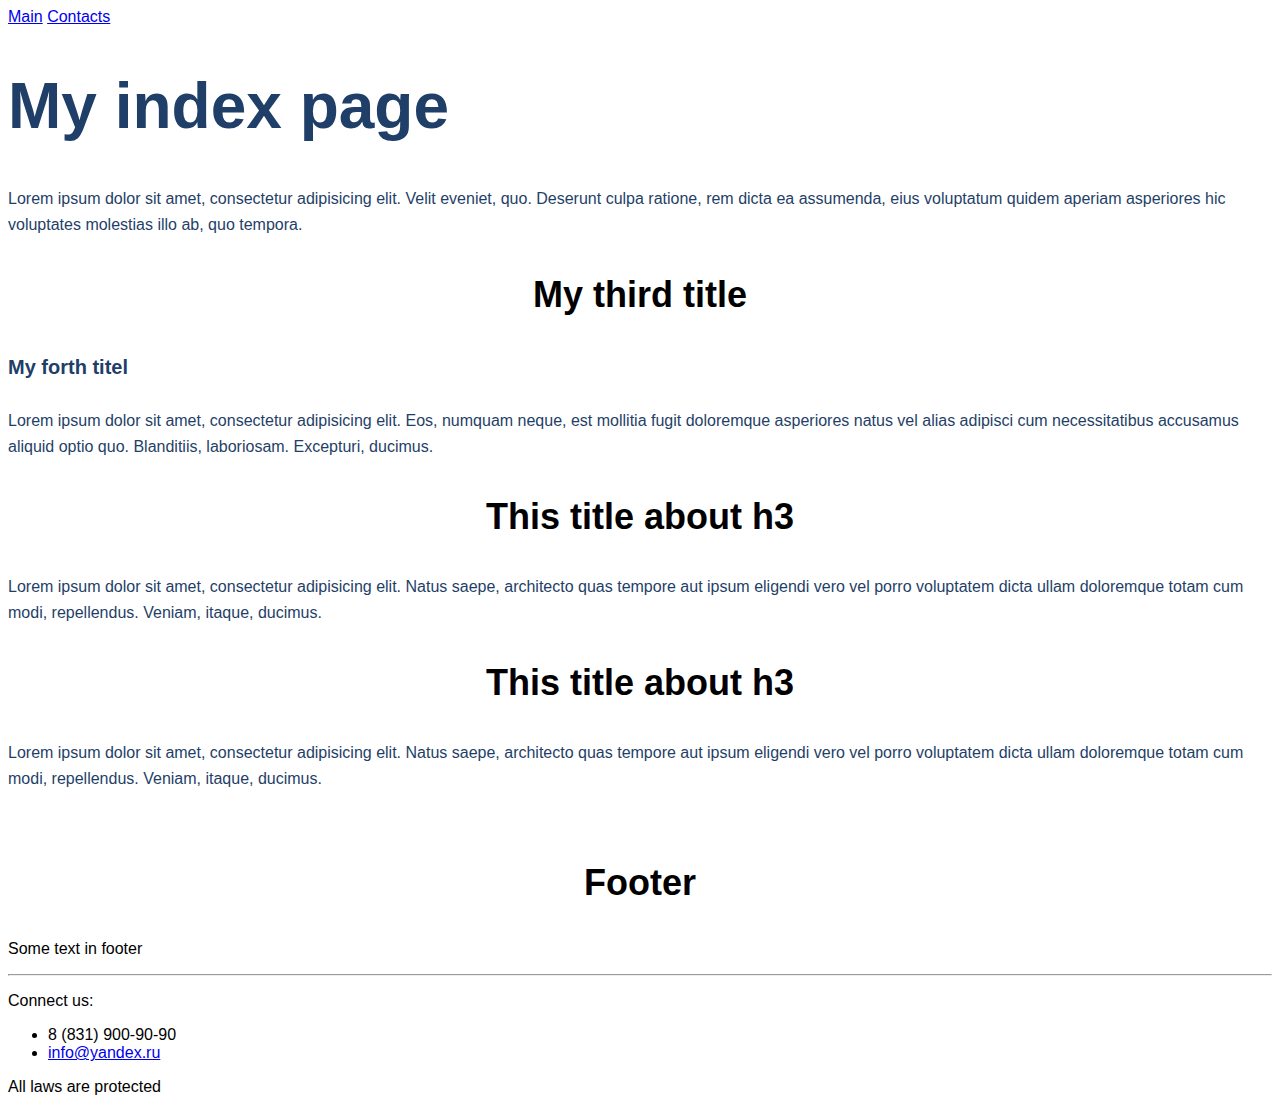
==== index.html @ d2b8112e "hw done" ====
<!DOCTYPE html>
<html lang="en">
<head>
    <meta charset="UTF-8">
    <title>Document</title>
    <link rel="stylesheet" href = "style.css">
</head>
<body>
    <a href="index.html">Main</a>
    <a href="contacts.html">Contacts</a>
    <h1>My index page</h1>
    <p class="text">Lorem ipsum dolor sit amet, consectetur adipisicing elit. Velit eveniet, quo. Deserunt culpa ratione, rem dicta ea assumenda, eius voluptatum quidem aperiam asperiores hic voluptates molestias illo ab, quo tempora.</p>
    <h3>My third title</h3>
    <h4>My forth titel</h4>
    <p class="text">
    Lorem ipsum dolor sit amet, consectetur adipisicing elit. Eos, numquam neque, est mollitia fugit doloremque asperiores natus vel alias adipisci cum necessitatibus accusamus aliquid optio quo. Blanditiis, laboriosam. Excepturi, ducimus.</p>
    <h3>This title about h3</h3>
    <p class="text">Lorem ipsum dolor sit amet, consectetur adipisicing elit. Natus saepe, architecto quas tempore aut ipsum eligendi vero vel porro voluptatem dicta ullam doloremque totam cum modi, repellendus. Veniam, itaque, ducimus.</p>
    <h3>This title about h3</h3>
    <p class="text">Lorem ipsum dolor sit amet, consectetur adipisicing elit. Natus saepe, architecto quas tempore aut ipsum eligendi vero vel porro voluptatem dicta ullam doloremque totam cum modi, repellendus. Veniam, itaque, ducimus.</p>
 <br><h3>Footer</h3>
<p>Some text in footer</p>
<hr>
<p>Connect us:</p>
<ul>
    <li>8 (831) 900-90-90</li>
    <li><a href="mailto:info@yandex.ru">info@yandex.ru</a></li>
</ul>
<p>All laws are protected</p>

</body>
</html>
---- style.css ----
body {
    font-family: sans-serif;
}

.text {
    font-size: 16px;
    line-height: 26px;
    color: #1F3F68;
}

h1{
    font-size: 64px;
    color: #1F3F68;
}

.title_in_contact{
    font-weight: 500;
    font-size: 44px;
    text-align: center;
}

h3{
    font-size: 36px;
    text-align: center;
}

h4 {
    font-size: 20px;
    line-height: 30px;
    color: #1F3F68;
}

.form_in_contact {
    border: 1px solid #356EAD;
    box-sizing: border-box;
    border-radius: 10px;
    opacity: 0.4;
}

.buttom_in_form{
    background: #5A98D0;
    box-shadow: 5px 20px 50px rgba(16, 112, 177, 0.2);
    border-radius: 10px;
    font-weight: 500;
    font-size: 16px;
    line-height: 26px;
    text-align: center;
    color: #FFFFFF;
    text-transform: uppercase;
}
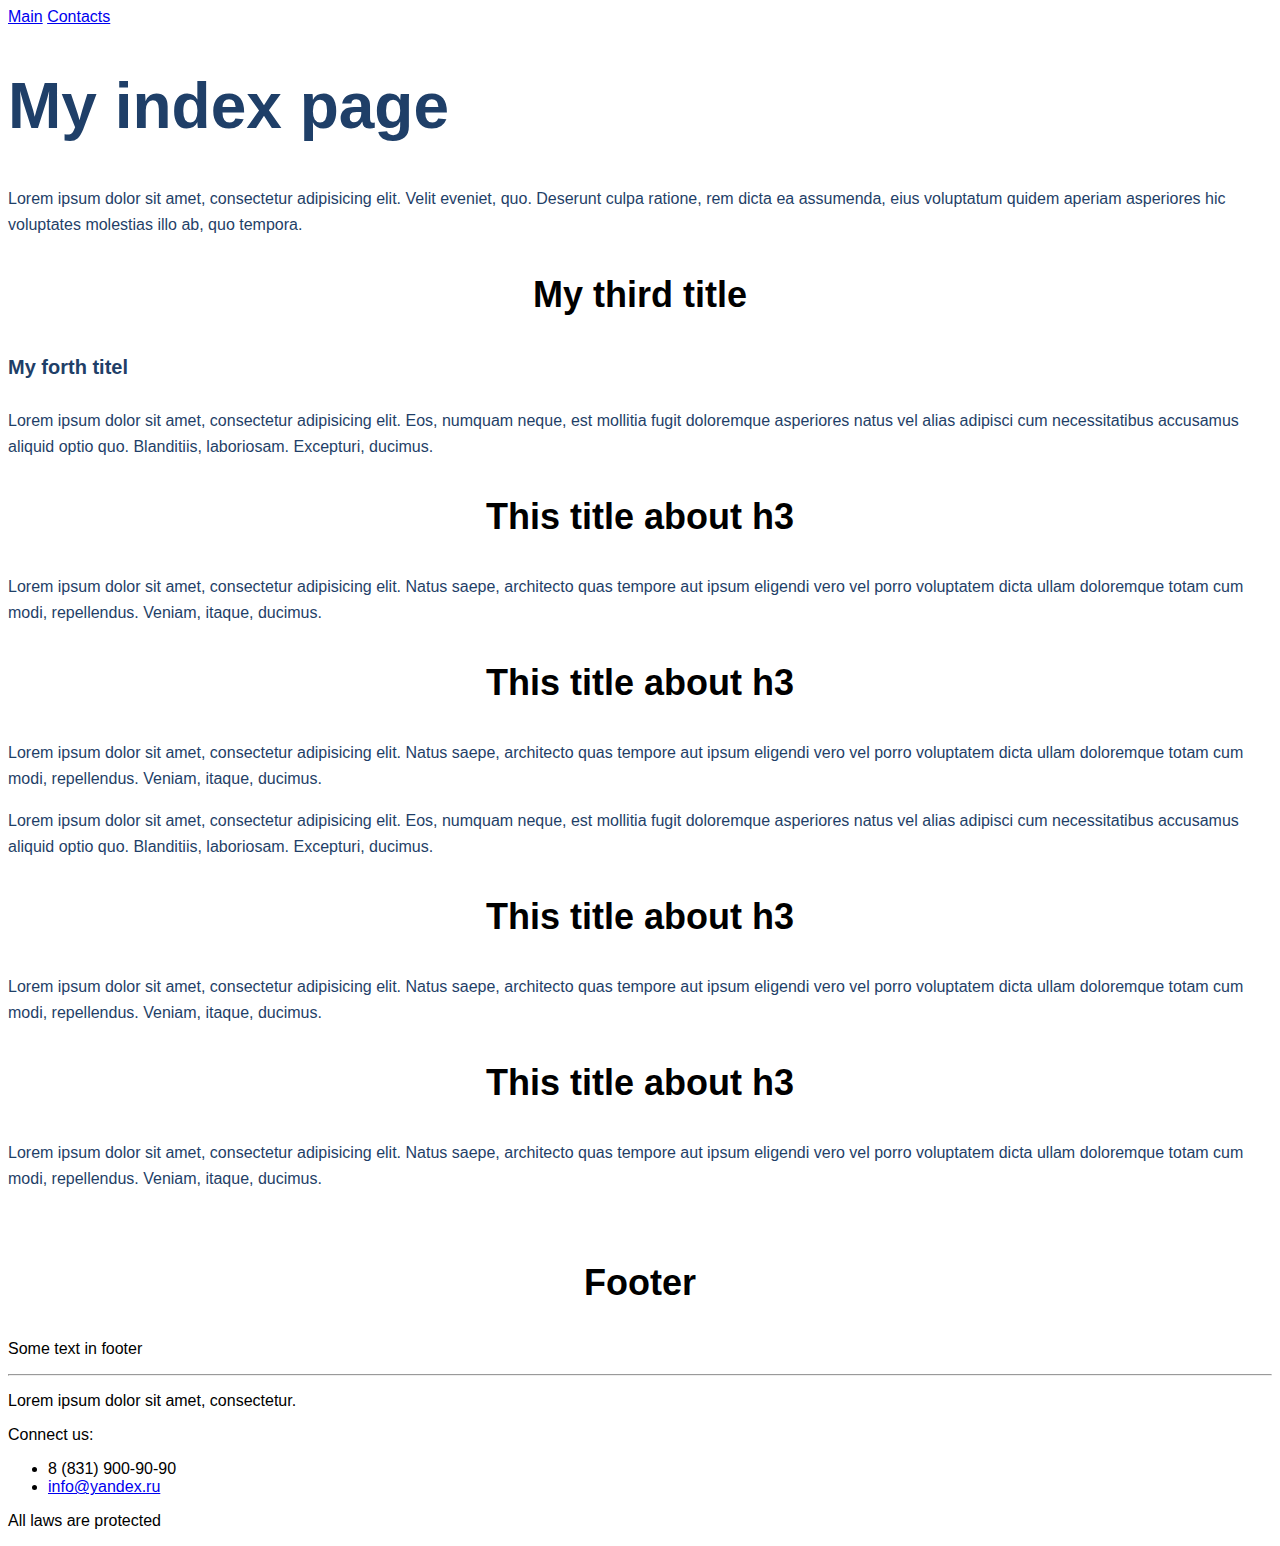
==== commit 6da288df: "hw 4 done" ====
--- a/index.html
+++ b/index.html
@@ -1,32 +1,58 @@
 <!DOCTYPE html>
 <html lang="en">
+
 <head>
     <meta charset="UTF-8">
     <title>Document</title>
-    <link rel="stylesheet" href = "style.css">
-</head>
-<body>
-    <a href="index.html">Main</a>
-    <a href="contacts.html">Contacts</a>
-    <h1>My index page</h1>
-    <p class="text">Lorem ipsum dolor sit amet, consectetur adipisicing elit. Velit eveniet, quo. Deserunt culpa ratione, rem dicta ea assumenda, eius voluptatum quidem aperiam asperiores hic voluptates molestias illo ab, quo tempora.</p>
-    <h3>My third title</h3>
-    <h4>My forth titel</h4>
-    <p class="text">
-    Lorem ipsum dolor sit amet, consectetur adipisicing elit. Eos, numquam neque, est mollitia fugit doloremque asperiores natus vel alias adipisci cum necessitatibus accusamus aliquid optio quo. Blanditiis, laboriosam. Excepturi, ducimus.</p>
+    <link rel="stylesheet" href="style.css"> </head>
+
+<body class="menu">
+    <div> <a href="index.html">Main</a> <a href="contacts.html">Contacts</a> </div>
+    <div class="main_block">
+        <h1>My index page</h1>
+        <p class="text">Lorem ipsum dolor sit amet, consectetur adipisicing elit. Velit eveniet, quo. Deserunt culpa ratione, rem dicta ea assumenda, eius voluptatum quidem aperiam asperiores hic voluptates molestias illo ab, quo tempora.</p>
+    </div>
+    <div class="title_after_main">
+        <h3>My third title</h3> </div>
+    <div class="left_side_block">
+        <h4>My forth titel</h4>
+        <p class="text"> Lorem ipsum dolor sit amet, consectetur adipisicing elit. Eos, numquam neque, est mollitia fugit doloremque asperiores natus vel alias adipisci cum necessitatibus accusamus aliquid optio quo. Blanditiis, laboriosam. Excepturi, ducimus.</p>
+    </div>
+
     <h3>This title about h3</h3>
     <p class="text">Lorem ipsum dolor sit amet, consectetur adipisicing elit. Natus saepe, architecto quas tempore aut ipsum eligendi vero vel porro voluptatem dicta ullam doloremque totam cum modi, repellendus. Veniam, itaque, ducimus.</p>
-    <h3>This title about h3</h3>
-    <p class="text">Lorem ipsum dolor sit amet, consectetur adipisicing elit. Natus saepe, architecto quas tempore aut ipsum eligendi vero vel porro voluptatem dicta ullam doloremque totam cum modi, repellendus. Veniam, itaque, ducimus.</p>
- <br><h3>Footer</h3>
-<p>Some text in footer</p>
-<hr>
-<p>Connect us:</p>
-<ul>
-    <li>8 (831) 900-90-90</li>
-    <li><a href="mailto:info@yandex.ru">info@yandex.ru</a></li>
-</ul>
-<p>All laws are protected</p>
 
+
+
+        <h3>This title about h3</h3>
+        <p class="text">Lorem ipsum dolor sit amet, consectetur adipisicing elit. Natus saepe, architecto quas tempore aut ipsum eligendi vero vel porro voluptatem dicta ullam doloremque totam cum modi, repellendus. Veniam, itaque, ducimus.</p>
+        <p class="text"> Lorem ipsum dolor sit amet, consectetur adipisicing elit. Eos, numquam neque, est mollitia fugit doloremque asperiores natus vel alias adipisci cum necessitatibus accusamus aliquid optio quo. Blanditiis, laboriosam. Excepturi, ducimus.</p>
+
+
+
+    <div class="last_block">
+        <h3>This title about h3</h3>
+        <p class="text">Lorem ipsum dolor sit amet, consectetur adipisicing elit. Natus saepe, architecto quas tempore aut ipsum eligendi vero vel porro voluptatem dicta ullam doloremque totam cum modi, repellendus. Veniam, itaque, ducimus.</p>
+    </div>
+    <div class="left_side_block_before_footer">
+        <h3>This title about h3</h3>
+        <p class="text">Lorem ipsum dolor sit amet, consectetur adipisicing elit. Natus saepe, architecto quas tempore aut ipsum eligendi vero vel porro voluptatem dicta ullam doloremque totam cum modi, repellendus. Veniam, itaque, ducimus.</p>
+    </div>
+    <div class="footer_part_1">
+        <br>
+        <h3>Footer</h3>
+        <p>Some text in footer</p>
+        <hr>
+        <p>Lorem ipsum dolor sit amet, consectetur.</p>
+        <p>Connect us:</p>
+        <ul>
+            <li>8 (831) 900-90-90</li>
+            <li><a href="mailto:info@yandex.ru">info@yandex.ru</a></li>
+        </ul>
+    </div>
+    <div class="footer_part_2">
+        <p>All laws are protected</p>
+    </div>
 </body>
+
 </html>
--- a/style.css
+++ b/style.css
@@ -48,3 +48,8 @@
     color: #FFFFFF;
     text-transform: uppercase;
 }
+
+div{
+    border: 1px;
+    border-color: black;
+}
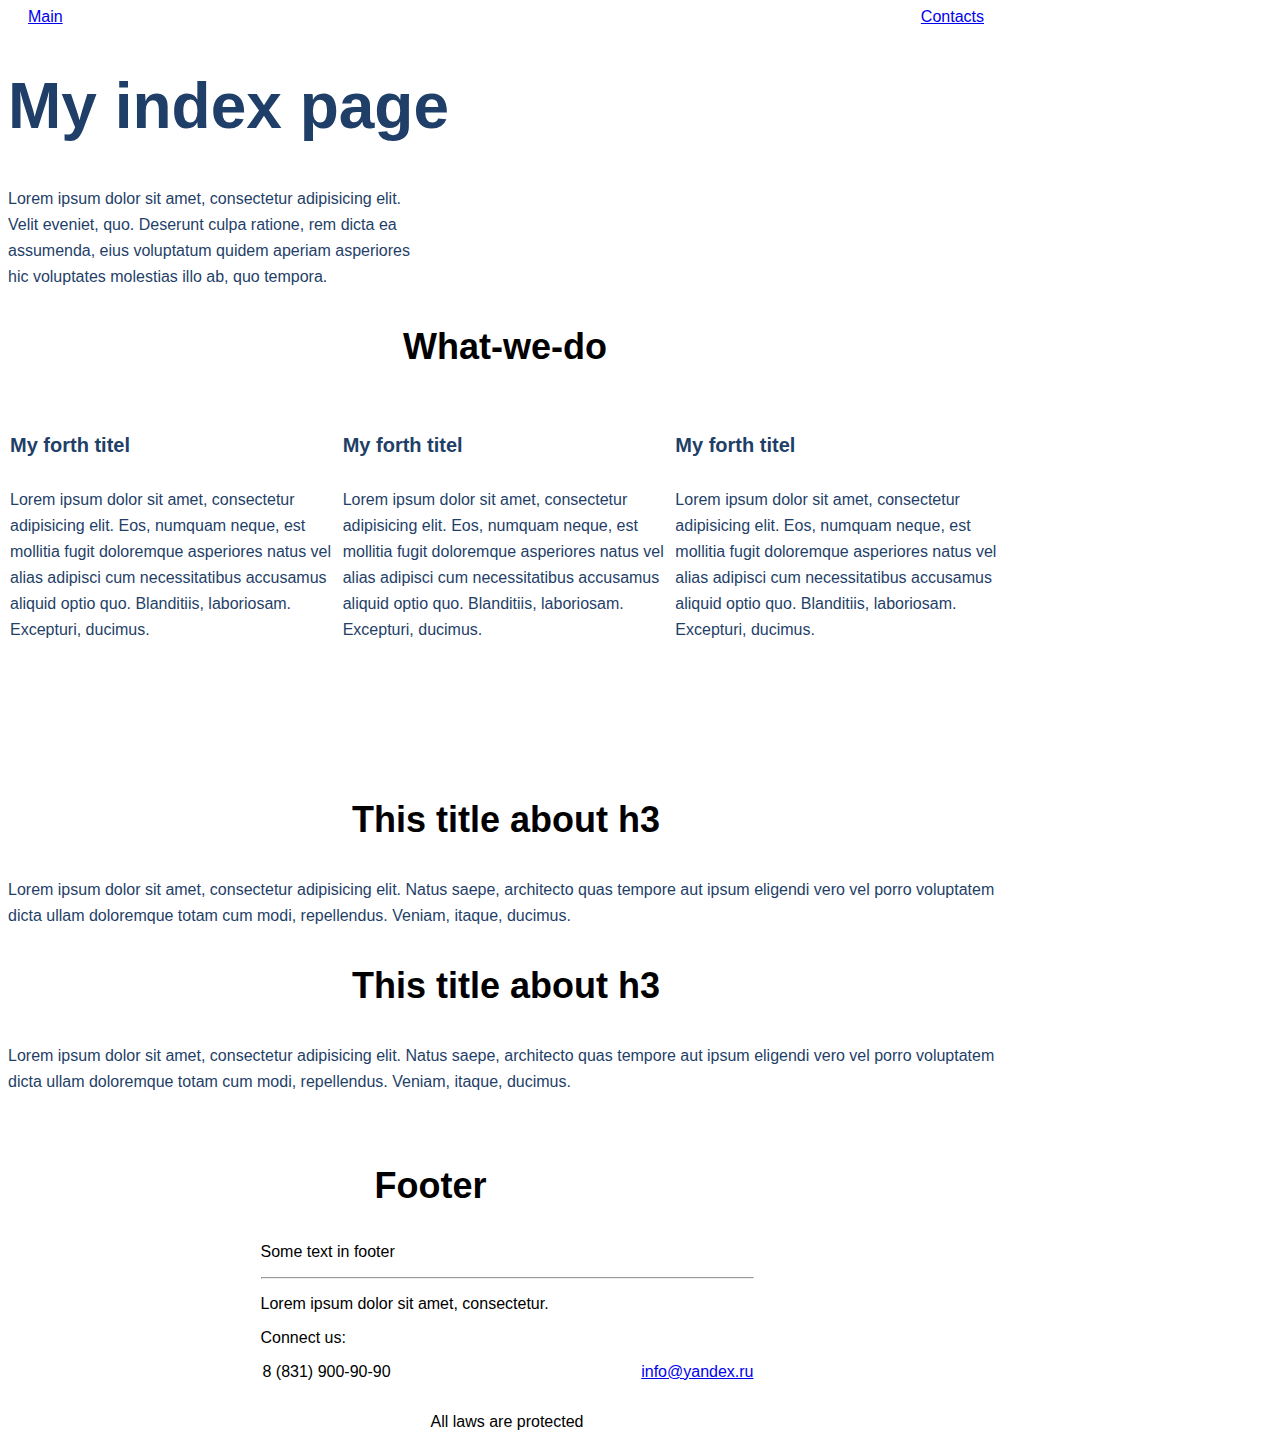
==== commit 8befb05c: "hw 5 done" ====
--- a/index.html
+++ b/index.html
@@ -6,29 +6,34 @@
     <title>Document</title>
     <link rel="stylesheet" href="style.css"> </head>
 
-<body class="menu">
-    <div> <a href="index.html">Main</a> <a href="contacts.html">Contacts</a> </div>
+<body>
+    <conteiner class="conteiner">
+        <div class="menu"> <a href="index.html">Main</a> <a href="contacts.html">Contacts</a> </div>
     <div class="main_block">
         <h1>My index page</h1>
-        <p class="text">Lorem ipsum dolor sit amet, consectetur adipisicing elit. Velit eveniet, quo. Deserunt culpa ratione, rem dicta ea assumenda, eius voluptatum quidem aperiam asperiores hic voluptates molestias illo ab, quo tempora.</p>
+        <p class="text text_1">Lorem ipsum dolor sit amet, consectetur adipisicing elit. Velit eveniet, quo. Deserunt culpa ratione, rem dicta ea assumenda, eius voluptatum quidem aperiam asperiores hic voluptates molestias illo ab, quo tempora.</p>
     </div>
-    <div class="title_after_main">
-        <h3>My third title</h3> </div>
+
+
+
+
+    <h3>What-we-do</h3>
+    <div class="block_after_main">
     <div class="left_side_block">
         <h4>My forth titel</h4>
         <p class="text"> Lorem ipsum dolor sit amet, consectetur adipisicing elit. Eos, numquam neque, est mollitia fugit doloremque asperiores natus vel alias adipisci cum necessitatibus accusamus aliquid optio quo. Blanditiis, laboriosam. Excepturi, ducimus.</p>
     </div>
 
-    <h3>This title about h3</h3>
-    <p class="text">Lorem ipsum dolor sit amet, consectetur adipisicing elit. Natus saepe, architecto quas tempore aut ipsum eligendi vero vel porro voluptatem dicta ullam doloremque totam cum modi, repellendus. Veniam, itaque, ducimus.</p>
+        <div class="left_side_block">
+        <h4>My forth titel</h4>
+        <p class="text"> Lorem ipsum dolor sit amet, consectetur adipisicing elit. Eos, numquam neque, est mollitia fugit doloremque asperiores natus vel alias adipisci cum necessitatibus accusamus aliquid optio quo. Blanditiis, laboriosam. Excepturi, ducimus.</p>
+    </div>
 
-
-
-        <h3>This title about h3</h3>
-        <p class="text">Lorem ipsum dolor sit amet, consectetur adipisicing elit. Natus saepe, architecto quas tempore aut ipsum eligendi vero vel porro voluptatem dicta ullam doloremque totam cum modi, repellendus. Veniam, itaque, ducimus.</p>
+        <div class="left_side_block">
+        <h4>My forth titel</h4>
         <p class="text"> Lorem ipsum dolor sit amet, consectetur adipisicing elit. Eos, numquam neque, est mollitia fugit doloremque asperiores natus vel alias adipisci cum necessitatibus accusamus aliquid optio quo. Blanditiis, laboriosam. Excepturi, ducimus.</p>
-
-
+    </div>
+   </div>
 
     <div class="last_block">
         <h3>This title about h3</h3>
@@ -38,7 +43,8 @@
         <h3>This title about h3</h3>
         <p class="text">Lorem ipsum dolor sit amet, consectetur adipisicing elit. Natus saepe, architecto quas tempore aut ipsum eligendi vero vel porro voluptatem dicta ullam doloremque totam cum modi, repellendus. Veniam, itaque, ducimus.</p>
     </div>
-    <div class="footer_part_1">
+<footer class="footer">
+        <div class="footer_part_1">
         <br>
         <h3>Footer</h3>
         <p>Some text in footer</p>
@@ -53,6 +59,9 @@
     <div class="footer_part_2">
         <p>All laws are protected</p>
     </div>
+</footer>
+    </conteiner>
+
 </body>
 
 </html>
--- a/style.css
+++ b/style.css
@@ -1,3 +1,16 @@
+*{
+    margin-left: 2px;
+    padding: 0;
+}
+
+
+.conteiner{
+    max-width: 1000px;
+    display: table-cell;
+    vertical-align: middle;
+}
+
+
 body {
     font-family: sans-serif;
 }
@@ -11,6 +24,7 @@
 h1{
     font-size: 64px;
     color: #1F3F68;
+    width: 510px;
 }
 
 .title_in_contact{
@@ -53,3 +67,80 @@
     border: 1px;
     border-color: black;
 }
+
+.content{
+    position: relative;
+    display:flex;
+    justify-content: center;
+}
+
+.block{
+    border: 1px solid #000;
+    width: 100px;
+    height: 100px;
+    position: absolute;
+}
+
+.block-1{
+    z-index: 1;
+    background-color: blueviolet;
+}
+
+.block-2{
+    display: none;
+    background-color: blue;
+}
+
+.content:hover .block-2{
+    z-index: 1;
+    display: block;
+}
+
+.menu{
+    display: flex;
+    justify-content: space-between;
+    padding-left: 20px;
+    padding-right: 20px;
+}
+
+.text_1{
+    width: 425px;
+    margin-bottom: 20px;
+}
+
+.block_after_main{
+    height: 359px;
+    display: flex;
+    justify-content: space-around;
+}
+
+.footer{
+    display: flex;
+    flex-direction: column;
+    align-items: center;
+}
+
+.footer_part_1{
+    width: 495px;
+}
+
+.footer_part_1 h3{
+    width: 340px;
+}
+
+.footer_part_1 ul{
+    list-style-type: none;
+    display: flex;
+    justify-content: space-between;
+}
+
+.dubble_block{
+    display: flex;
+    justify-content: space-around
+}
+
+.cart{
+    width: 100%;
+}
+
+
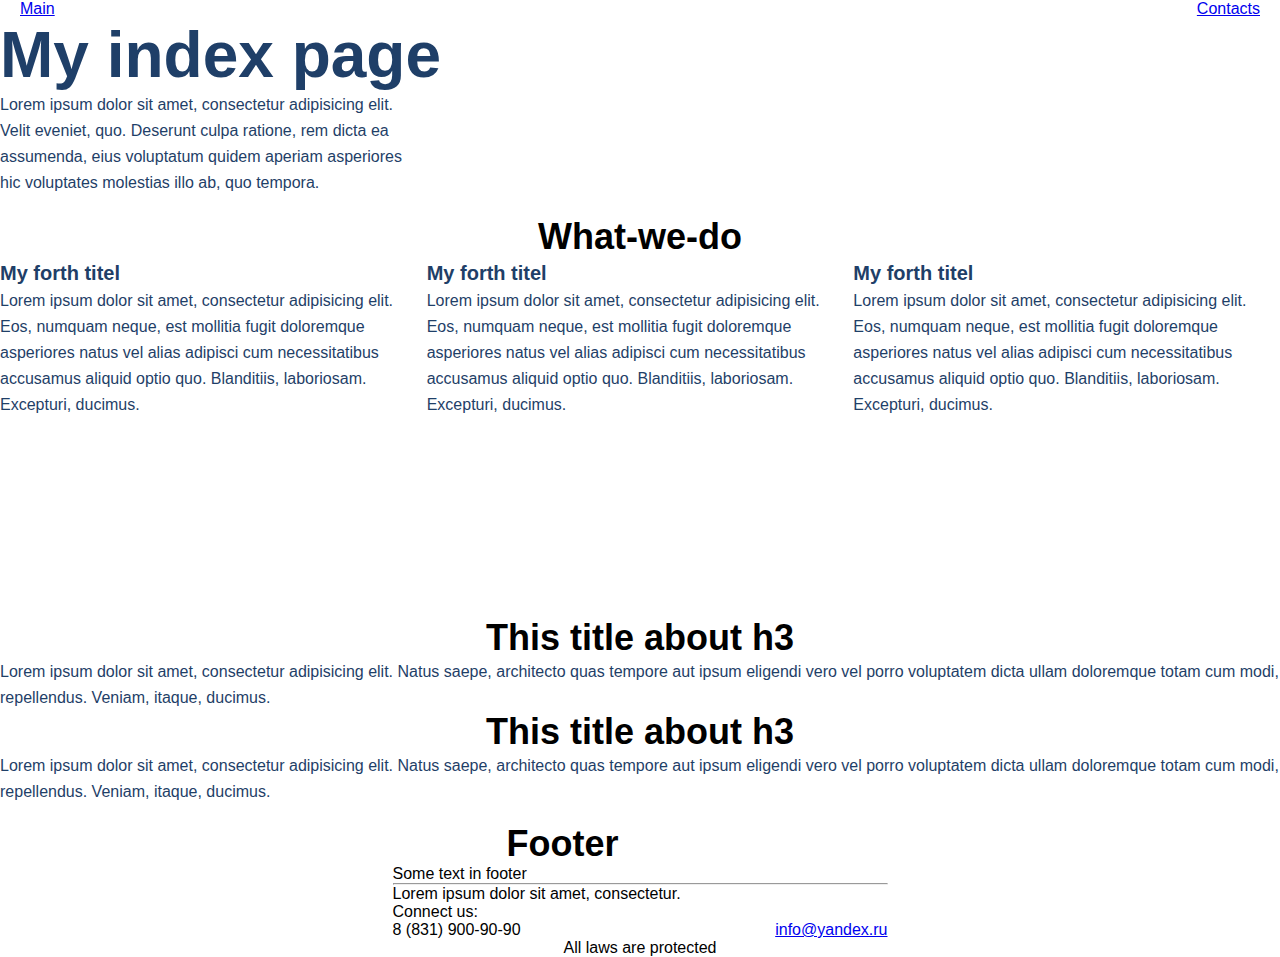
==== commit 71bb0826: "corect 5" ====
--- a/index.html
+++ b/index.html
@@ -7,61 +7,55 @@
     <link rel="stylesheet" href="style.css"> </head>
 
 <body>
-    <conteiner class="conteiner">
-        <div class="menu"> <a href="index.html">Main</a> <a href="contacts.html">Contacts</a> </div>
-    <div class="main_block">
-        <h1>My index page</h1>
-        <p class="text text_1">Lorem ipsum dolor sit amet, consectetur adipisicing elit. Velit eveniet, quo. Deserunt culpa ratione, rem dicta ea assumenda, eius voluptatum quidem aperiam asperiores hic voluptates molestias illo ab, quo tempora.</p>
-    </div>
-
-
-
-
-    <h3>What-we-do</h3>
-    <div class="block_after_main">
-    <div class="left_side_block">
-        <h4>My forth titel</h4>
-        <p class="text"> Lorem ipsum dolor sit amet, consectetur adipisicing elit. Eos, numquam neque, est mollitia fugit doloremque asperiores natus vel alias adipisci cum necessitatibus accusamus aliquid optio quo. Blanditiis, laboriosam. Excepturi, ducimus.</p>
-    </div>
-
-        <div class="left_side_block">
-        <h4>My forth titel</h4>
-        <p class="text"> Lorem ipsum dolor sit amet, consectetur adipisicing elit. Eos, numquam neque, est mollitia fugit doloremque asperiores natus vel alias adipisci cum necessitatibus accusamus aliquid optio quo. Blanditiis, laboriosam. Excepturi, ducimus.</p>
-    </div>
-
-        <div class="left_side_block">
-        <h4>My forth titel</h4>
-        <p class="text"> Lorem ipsum dolor sit amet, consectetur adipisicing elit. Eos, numquam neque, est mollitia fugit doloremque asperiores natus vel alias adipisci cum necessitatibus accusamus aliquid optio quo. Blanditiis, laboriosam. Excepturi, ducimus.</p>
-    </div>
-   </div>
-
-    <div class="last_block">
-        <h3>This title about h3</h3>
-        <p class="text">Lorem ipsum dolor sit amet, consectetur adipisicing elit. Natus saepe, architecto quas tempore aut ipsum eligendi vero vel porro voluptatem dicta ullam doloremque totam cum modi, repellendus. Veniam, itaque, ducimus.</p>
-    </div>
-    <div class="left_side_block_before_footer">
-        <h3>This title about h3</h3>
-        <p class="text">Lorem ipsum dolor sit amet, consectetur adipisicing elit. Natus saepe, architecto quas tempore aut ipsum eligendi vero vel porro voluptatem dicta ullam doloremque totam cum modi, repellendus. Veniam, itaque, ducimus.</p>
-    </div>
-<footer class="footer">
-        <div class="footer_part_1">
-        <br>
-        <h3>Footer</h3>
-        <p>Some text in footer</p>
-        <hr>
-        <p>Lorem ipsum dolor sit amet, consectetur.</p>
-        <p>Connect us:</p>
-        <ul>
-            <li>8 (831) 900-90-90</li>
-            <li><a href="mailto:info@yandex.ru">info@yandex.ru</a></li>
-        </ul>
-    </div>
-    <div class="footer_part_2">
-        <p>All laws are protected</p>
-    </div>
-</footer>
-    </conteiner>
-
+    <top>
+        <conteiner class="conteiner">
+            <div class="menu"> <a href="index.html">Main</a> <a href="contacts.html">Contacts</a> </div>
+            <div class="main_block">
+                <h1>My index page</h1>
+                <p class="text text_1">Lorem ipsum dolor sit amet, consectetur adipisicing elit. Velit eveniet, quo. Deserunt culpa ratione, rem dicta ea assumenda, eius voluptatum quidem aperiam asperiores hic voluptates molestias illo ab, quo tempora.</p>
+            </div>
+            <h3>What-we-do</h3>
+            <div class="block_after_main">
+                <div class="left_side_block">
+                    <h4>My forth titel</h4>
+                    <p class="text"> Lorem ipsum dolor sit amet, consectetur adipisicing elit. Eos, numquam neque, est mollitia fugit doloremque asperiores natus vel alias adipisci cum necessitatibus accusamus aliquid optio quo. Blanditiis, laboriosam. Excepturi, ducimus.</p>
+                </div>
+                <div class="left_side_block">
+                    <h4>My forth titel</h4>
+                    <p class="text"> Lorem ipsum dolor sit amet, consectetur adipisicing elit. Eos, numquam neque, est mollitia fugit doloremque asperiores natus vel alias adipisci cum necessitatibus accusamus aliquid optio quo. Blanditiis, laboriosam. Excepturi, ducimus.</p>
+                </div>
+                <div class="left_side_block">
+                    <h4>My forth titel</h4>
+                    <p class="text"> Lorem ipsum dolor sit amet, consectetur adipisicing elit. Eos, numquam neque, est mollitia fugit doloremque asperiores natus vel alias adipisci cum necessitatibus accusamus aliquid optio quo. Blanditiis, laboriosam. Excepturi, ducimus.</p>
+                </div>
+            </div>
+            <div class="last_block">
+                <h3>This title about h3</h3>
+                <p class="text">Lorem ipsum dolor sit amet, consectetur adipisicing elit. Natus saepe, architecto quas tempore aut ipsum eligendi vero vel porro voluptatem dicta ullam doloremque totam cum modi, repellendus. Veniam, itaque, ducimus.</p>
+            </div>
+            <div class="left_side_block_before_footer">
+                <h3>This title about h3</h3>
+                <p class="text">Lorem ipsum dolor sit amet, consectetur adipisicing elit. Natus saepe, architecto quas tempore aut ipsum eligendi vero vel porro voluptatem dicta ullam doloremque totam cum modi, repellendus. Veniam, itaque, ducimus.</p>
+            </div>
+            <footer class="footer">
+                <div class="footer_part_1">
+                    <br>
+                    <h3>Footer</h3>
+                    <p>Some text in footer</p>
+                    <hr>
+                    <p>Lorem ipsum dolor sit amet, consectetur.</p>
+                    <p>Connect us:</p>
+                    <ul>
+                        <li>8 (831) 900-90-90</li>
+                        <li><a href="mailto:info@yandex.ru">info@yandex.ru</a></li>
+                    </ul>
+                </div>
+                <div class="footer_part_2">
+                    <p>All laws are protected</p>
+                </div>
+            </footer>
+        </conteiner>
+    </top>
 </body>
 
 </html>
--- a/style.css
+++ b/style.css
@@ -1,18 +1,17 @@
+
+body {
+    font-family: sans-serif;
+}
+
 *{
-    margin-left: 2px;
+    margin: 0;
     padding: 0;
 }
 
-
-.conteiner{
-    max-width: 1000px;
-    display: table-cell;
-    vertical-align: middle;
-}
-
-
-body {
-    font-family: sans-serif;
+.container {
+  max-width: 1000px;
+  margin: 0 auto;
+  height: 1170px;
 }
 
 .text {
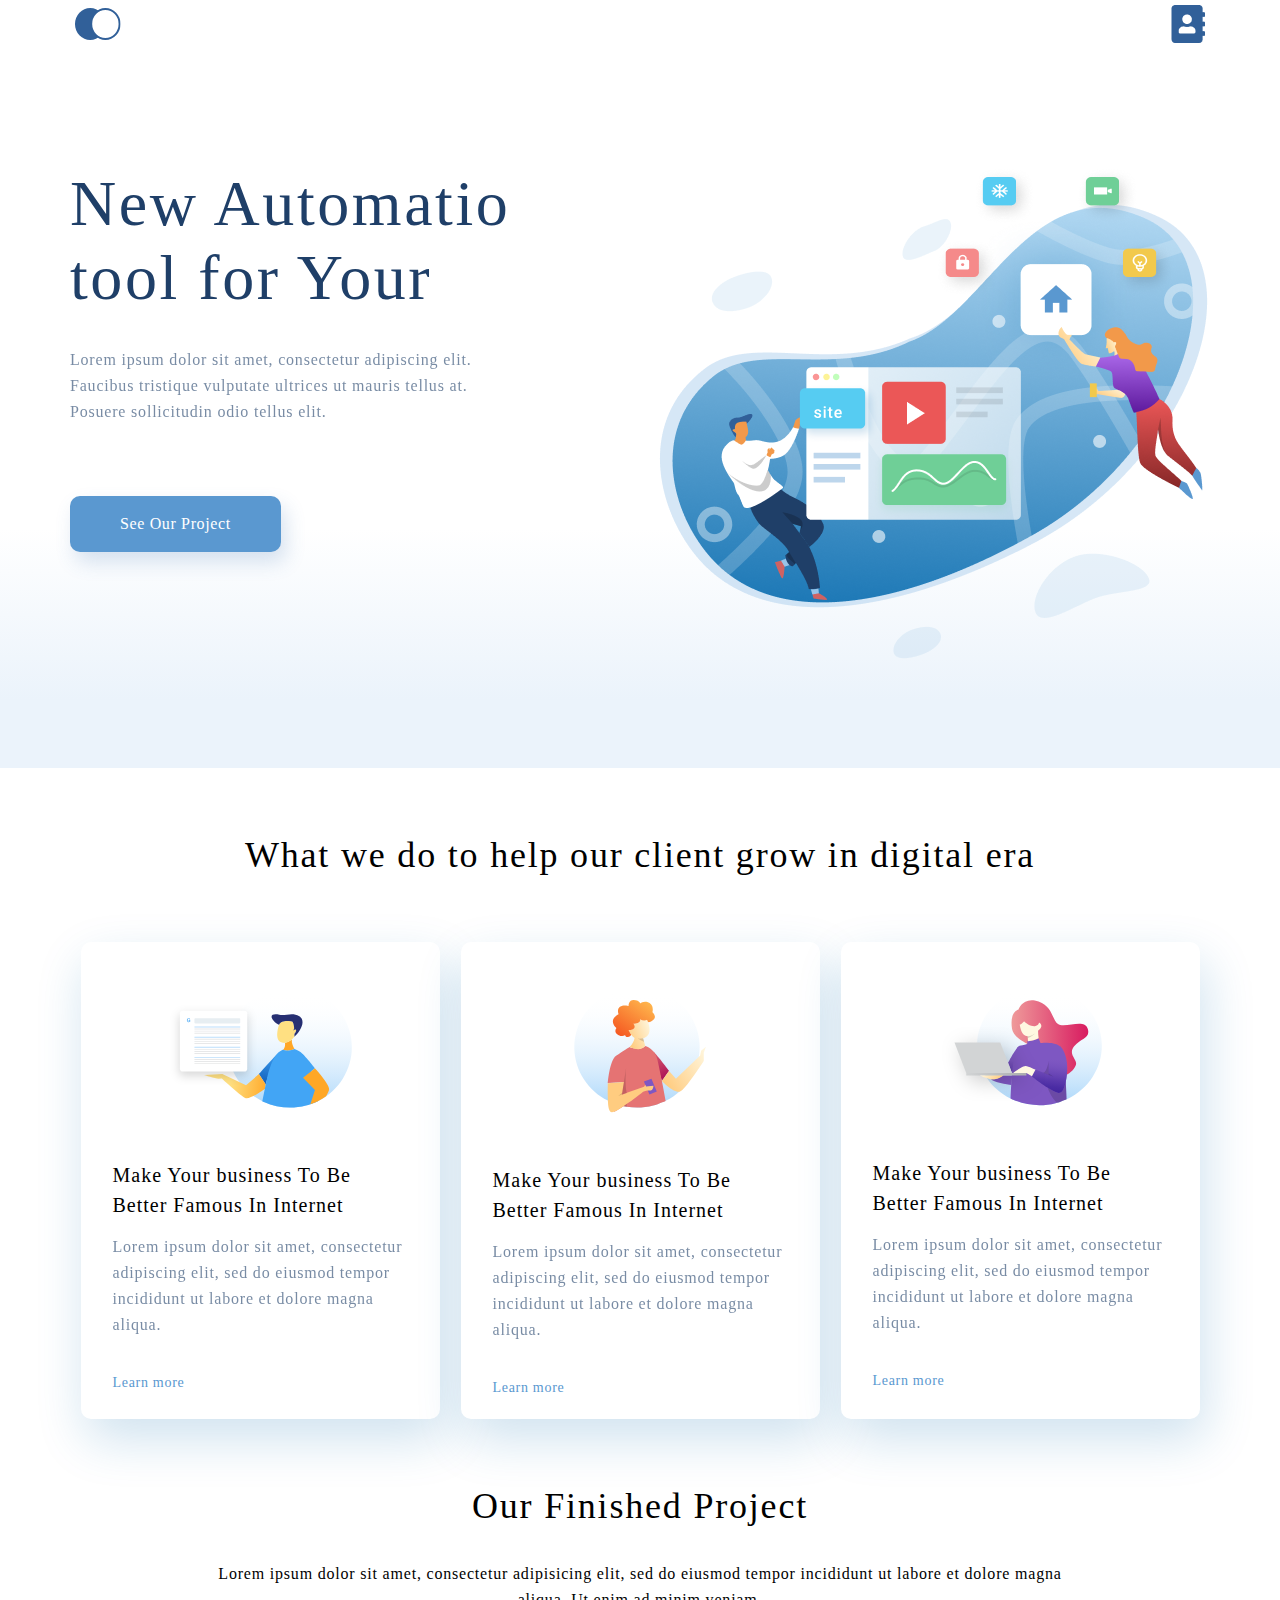
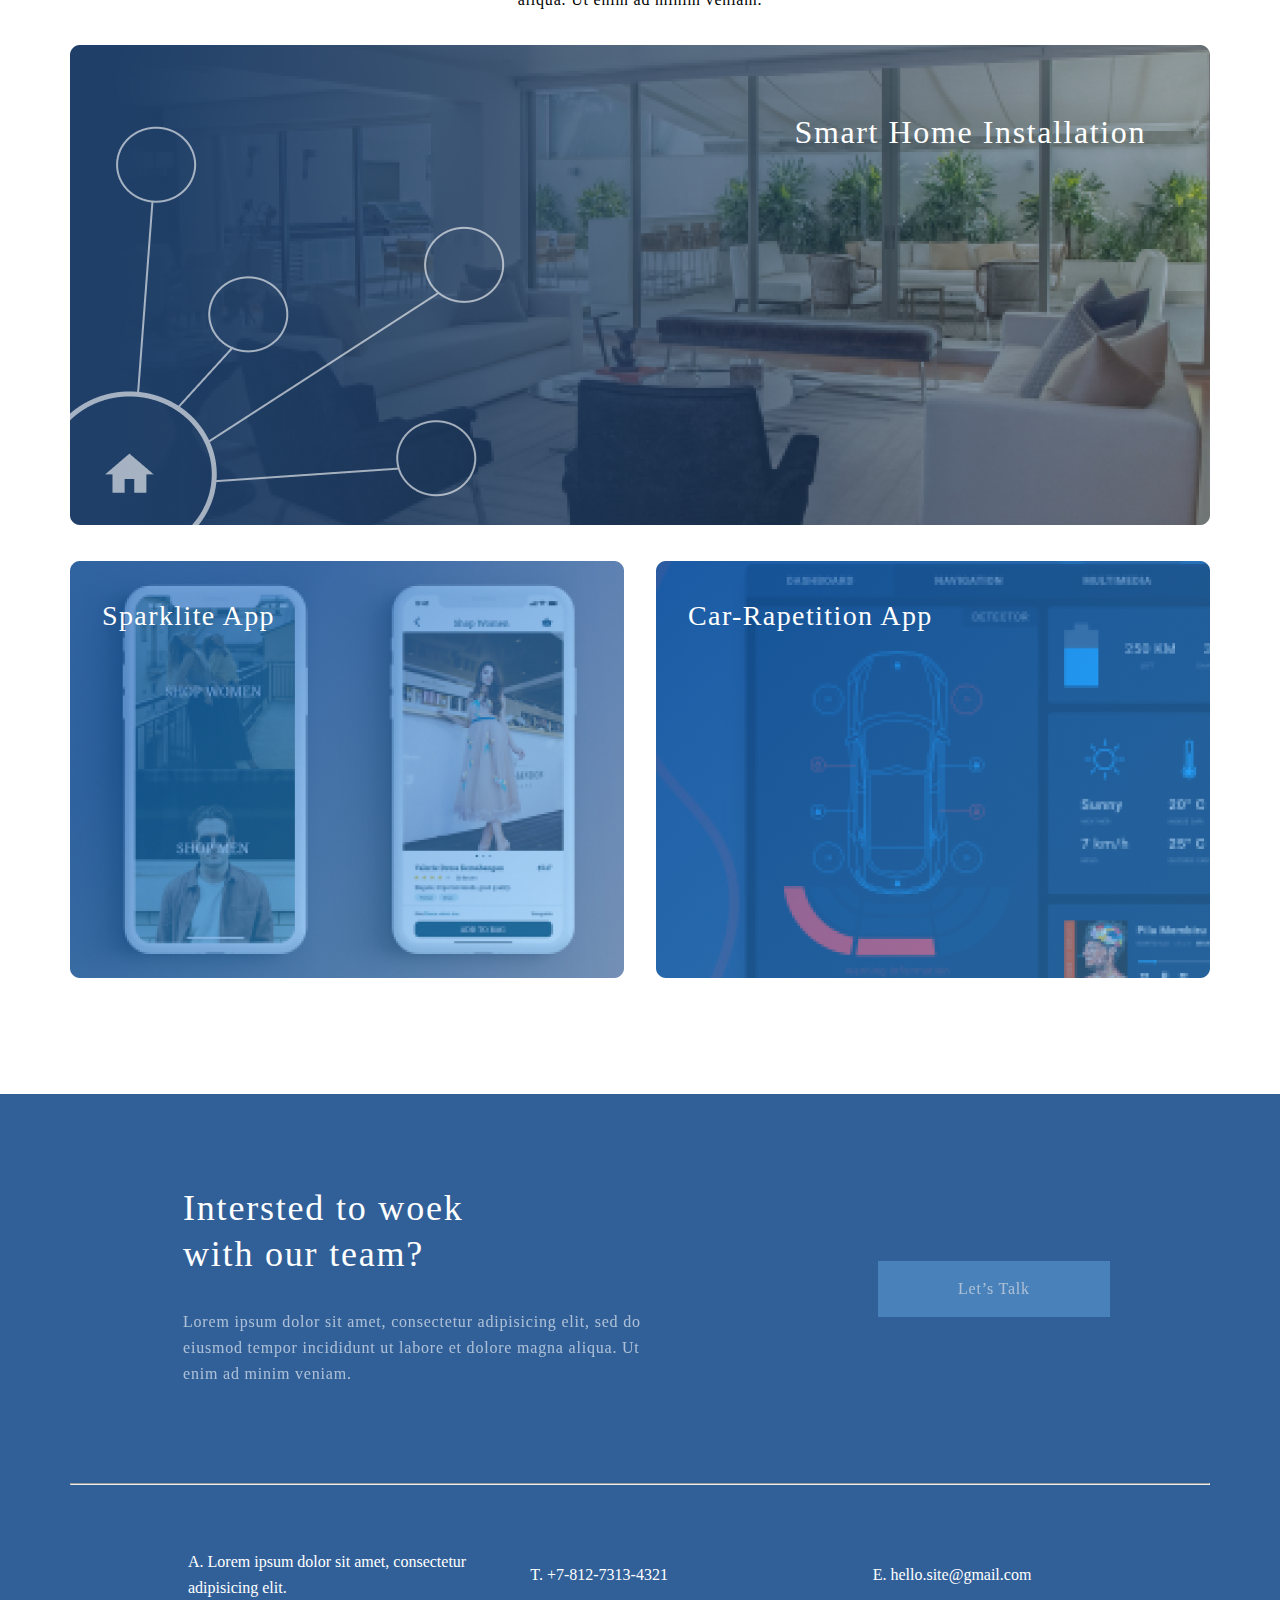
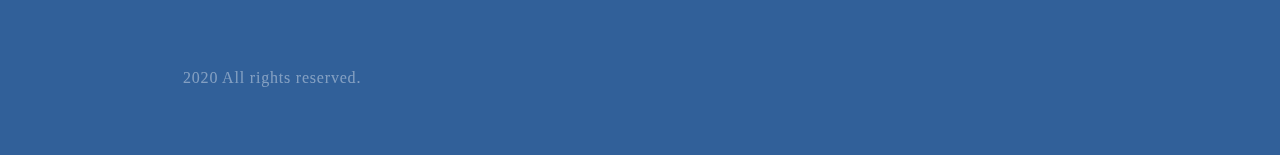
==== commit 180a4b07: "index done" ====
--- a/index.html
+++ b/index.html
@@ -7,55 +7,81 @@
     <link rel="stylesheet" href="style.css"> </head>
 
 <body>
-    <top>
-        <conteiner class="conteiner">
-            <div class="menu"> <a href="index.html">Main</a> <a href="contacts.html">Contacts</a> </div>
-            <div class="main_block">
-                <h1>My index page</h1>
-                <p class="text text_1">Lorem ipsum dolor sit amet, consectetur adipisicing elit. Velit eveniet, quo. Deserunt culpa ratione, rem dicta ea assumenda, eius voluptatum quidem aperiam asperiores hic voluptates molestias illo ab, quo tempora.</p>
+    <div class="top_block">
+        <div class="conteiner main_block">
+            <ul class="header">
+                <li>
+                    <a href="index.html"><img src="img/header_main.svg" alt="main"></a>
+                </li>
+                <li>
+                    <a href="contacts.html"><img src="img/header_contacts.png" alt="contacts"></a>
+                </li>
+            </ul>
+            <div class="top_inform">
+                <h1>New Automatio tool for Your </h1>
+                <p class="text_in_top">Lorem ipsum dolor sit amet, consectetur adipiscing elit. Faucibus tristique vulputate ultrices ut mauris tellus at. Posuere sollicitudin odio tellus elit.</p> <a class="top_botton" href="#">See Our Project</a> </div>
+        </div>
+    </div>
+    <div class="conteiner">
+        <div class="what_we_do">
+            <h3>What we do to help our client grow in digital era</h3>
+            <div class="box_with_card">
+                <div class="card"> <img class="card_img" src="img/card-1.svg" alt="card-1">
+                    <h4>Make Your business To Be Better Famous In Internet</h4>
+                    <p class="text_card">Lorem ipsum dolor sit amet, consectetur adipiscing elit, sed do eiusmod tempor incididunt ut labore et dolore magna aliqua. </p> <a class="link_in_card" href="#">Learn more</a> </div>
+                <div class="card"> <img class="card_img" src="img/card-2.svg" alt="card-2">
+                    <h4>Make Your business To Be Better Famous In Internet</h4>
+                    <p class="text_card">Lorem ipsum dolor sit amet, consectetur adipiscing elit, sed do eiusmod tempor incididunt ut labore et dolore magna aliqua. </p> <a class="link_in_card" href="#">Learn more</a> </div>
+                <div class="card"> <img class="card_img" src="img/card-3.svg" alt="card-3">
+                    <h4>Make Your business To Be Better Famous In Internet</h4>
+                    <p class="text_card">Lorem ipsum dolor sit amet, consectetur adipiscing elit, sed do eiusmod tempor incididunt ut labore et dolore magna aliqua. </p> <a class="link_in_card" href="#">Learn more</a> </div>
             </div>
-            <h3>What-we-do</h3>
-            <div class="block_after_main">
-                <div class="left_side_block">
-                    <h4>My forth titel</h4>
-                    <p class="text"> Lorem ipsum dolor sit amet, consectetur adipisicing elit. Eos, numquam neque, est mollitia fugit doloremque asperiores natus vel alias adipisci cum necessitatibus accusamus aliquid optio quo. Blanditiis, laboriosam. Excepturi, ducimus.</p>
+        </div>
+    </div>
+    <div class="conteiner">
+        <div class="prodject">
+            <h3>Our Finished Project</h3>
+            <p class="text_in_project">Lorem ipsum dolor sit amet, consectetur adipisicing elit, sed do eiusmod tempor incididunt ut labore et dolore magna aliqua. Ut enim ad minim veniam.</p>
+            <div class="block_image_1"><img class="project_img" src="img/big-picture.png" alt="big-picture">
+                <p class="text_block_image_1">Smart Home Installation</p>
+            </div>
+            <div class="block_image_2">
+                <div class="block_image_child img_gap"> <img class="project_img" src="img/little-picture-1.png" alt="little-picture-1">
+                    <p class="text_block_image_child">Sparklite App</p>
                 </div>
-                <div class="left_side_block">
-                    <h4>My forth titel</h4>
-                    <p class="text"> Lorem ipsum dolor sit amet, consectetur adipisicing elit. Eos, numquam neque, est mollitia fugit doloremque asperiores natus vel alias adipisci cum necessitatibus accusamus aliquid optio quo. Blanditiis, laboriosam. Excepturi, ducimus.</p>
-                </div>
-                <div class="left_side_block">
-                    <h4>My forth titel</h4>
-                    <p class="text"> Lorem ipsum dolor sit amet, consectetur adipisicing elit. Eos, numquam neque, est mollitia fugit doloremque asperiores natus vel alias adipisci cum necessitatibus accusamus aliquid optio quo. Blanditiis, laboriosam. Excepturi, ducimus.</p>
+                <div class="block_image_child"> <img class="project_img" src="img/litle-picture-2.png" alt="litle-picture-2">
+                    <p class="text_block_image_child">Car-Rapetition App</p>
                 </div>
             </div>
-            <div class="last_block">
-                <h3>This title about h3</h3>
-                <p class="text">Lorem ipsum dolor sit amet, consectetur adipisicing elit. Natus saepe, architecto quas tempore aut ipsum eligendi vero vel porro voluptatem dicta ullam doloremque totam cum modi, repellendus. Veniam, itaque, ducimus.</p>
+        </div>
+    </div>
+
+<div class="contain_before_footer back_footer">
+        <div class="conteiner ">
+        <div class="before_footer">
+            <div class="info_before_footer">
+                <h3 class="h3_before_footer">Intersted to woek with our team?</h3>
+                <p class="text_before_footer">Lorem ipsum dolor sit amet, consectetur adipisicing elit, sed do eiusmod tempor incididunt ut labore et dolore magna aliqua. Ut enim ad minim veniam.</p>
             </div>
-            <div class="left_side_block_before_footer">
-                <h3>This title about h3</h3>
-                <p class="text">Lorem ipsum dolor sit amet, consectetur adipisicing elit. Natus saepe, architecto quas tempore aut ipsum eligendi vero vel porro voluptatem dicta ullam doloremque totam cum modi, repellendus. Veniam, itaque, ducimus.</p>
-            </div>
-            <footer class="footer">
-                <div class="footer_part_1">
-                    <br>
-                    <h3>Footer</h3>
-                    <p>Some text in footer</p>
-                    <hr>
-                    <p>Lorem ipsum dolor sit amet, consectetur.</p>
-                    <p>Connect us:</p>
-                    <ul>
-                        <li>8 (831) 900-90-90</li>
-                        <li><a href="mailto:info@yandex.ru">info@yandex.ru</a></li>
-                    </ul>
-                </div>
-                <div class="footer_part_2">
-                    <p>All laws are protected</p>
-                </div>
-            </footer>
-        </conteiner>
-    </top>
+            <div class="link_bottom"> <a class="link_before_footer" href="#">Let’s Talk</a> </div>
+        </div>
+    </div>
+</div>
+<div class="contein_footer back_footer">
+        <div class="conteiner">
+    <hr>
+        <div class="footer">
+        <ul class="footer_list">
+            <li class="point_footer footer_text">A. Lorem ipsum dolor sit amet, consectetur adipisicing elit.</li>
+            <li class="point_footer footer_text">T. +7-812-7313-4321</li>
+            <li class="point_footer footer_text">E. hello.site@gmail.com</li>
+        </ul>
+        <div class="copyright">
+            <p class="text_copyright">2020 All rights reserved.</p>
+        </div>
+        </div>
+    </div>
+</div>
 </body>
 
 </html>
--- a/style.css
+++ b/style.css
@@ -1,145 +1,305 @@
-
-body {
-    font-family: sans-serif;
-}
 
 *{
     margin: 0;
     padding: 0;
 }
 
-.container {
-  max-width: 1000px;
-  margin: 0 auto;
-  height: 1170px;
-}
-
-.text {
-    font-size: 16px;
-    line-height: 26px;
+body{
+    font-family: Roboto;
+}
+
+.conteiner {
+   max-width: 1140px;
+   margin: auto;
+}
+
+.header{
+    display: flex;
+    justify-content: space-between;
+    list-style-type: none;
+    padding-top: 34;
+}
+
+.top_block{
+    height: 768px;
+    background: linear-gradient(0deg, #EBF3FB 8.84%, rgba(152, 195, 232, 0) 31.12%);
+}
+
+.main_block{
+    display: flex;
+    flex-direction: column;
+    height: 100%;
+}
+
+ul li{
+    align-self: center;
+    padding-left: 5px;
+    padding-right: 5px;
+}
+
+.top_inform{
+    margin-top: 115px;
+    flex-grow: 1;
+    background-image: url(img/illustration.png);
+    background-repeat: no-repeat;
+    background-position-x: right;
+    background-position-y: inherit;
+}
+
+h1{
+    width: 504px;
+    font-style: normal;
+    font-weight: 300;
+    font-size: 64px;
+    line-height: 74px;
+    letter-spacing: 0.04em;
     color: #1F3F68;
 }
 
-h1{
-    font-size: 64px;
+.text_in_top{
+    width: 425px;
+    font-size: 16px;
+    line-height: 26px;
+    letter-spacing: 0.05em;
     color: #1F3F68;
-    width: 510px;
-}
-
-.title_in_contact{
-    font-weight: 500;
-    font-size: 44px;
+    opacity: 0.6;
+    padding-top: 32px;
+}
+
+.top_botton{
+    font-size: 16px;
+    line-height: 26px;
     text-align: center;
-}
+    letter-spacing: 0.04em;
+    color: #FFFFFF;
+    background: #5A98D0;
+    box-shadow: 5px 10px 20px rgba(53, 110, 173, 0.2);
+    border-radius: 10px;
+    text-decoration: none;
+    padding: 15px 50px;
+    display: inline-block;
+    margin-top: 71px;
+}
+
+.what_we_do{
+    margin-top: 64px;
+}
+
+.box_with_card{
+    margin-top: 64px;
+    margin-bottom: 64px;
+    display: flex;
+    justify-content: space-around;}
+
 
 h3{
+    align-self: center;
+    font-weight: 300;
     font-size: 36px;
+    line-height: 46px;
     text-align: center;
-}
-
-h4 {
-    font-size: 20px;
-    line-height: 30px;
-    color: #1F3F68;
-}
-
-.form_in_contact {
-    border: 1px solid #356EAD;
-    box-sizing: border-box;
-    border-radius: 10px;
-    opacity: 0.4;
-}
-
-.buttom_in_form{
-    background: #5A98D0;
+    letter-spacing: 0.05em;
+    color: #000000;
+}
+
+.card{
+    width: 359px;
+    background: #FFFFFF;
     box-shadow: 5px 20px 50px rgba(16, 112, 177, 0.2);
     border-radius: 10px;
-    font-weight: 500;
-    font-size: 16px;
-    line-height: 26px;
+    display: flex;
+    flex-direction: column;
+}
+
+h4{
+    font-size: 20px;
+    font-style: normal;
+    font-weight: 400;
+    line-height: 30px;
+    letter-spacing: 0.05em;
+    text-align: left;
+    margin-left: 32px;
+    margin-right: 32px;
+}
+
+.text_card{
+    font-size: 16px;
+    line-height: 26px;
+    letter-spacing: 0.05em;
+    color: #1F3F68;
+    opacity: 0.6;
+    margin: 14px 32px;
+}
+
+.link_in_card{
+    font-size: 14px;
+    line-height: 30px;
+    letter-spacing: 0.05em;
+    color: #5A98D0;
+    margin: 16px 32px;
+    text-decoration: none;
+}
+
+.card_img{
+    margin-top: 44px;
+    margin-bottom: 52px;
+    align-self: center
+}
+
+.text_in_project{
+    font-size: 16px;
+    font-style: normal;
+    font-weight: 400;
+    line-height: 26px;
+    letter-spacing: 0.05em;
     text-align: center;
-    color: #FFFFFF;
-    text-transform: uppercase;
-}
-
-div{
-    border: 1px;
-    border-color: black;
-}
-
-.content{
+    margin: 32px auto;
+    width: 75%;
+}
+
+.block_image_1{
     position: relative;
-    display:flex;
-    justify-content: center;
-}
-
-.block{
-    border: 1px solid #000;
-    width: 100px;
-    height: 100px;
+    margin-bottom: 32px;
+}
+
+.text_block_image_1{
     position: absolute;
-}
-
-.block-1{
-    z-index: 1;
-    background-color: blueviolet;
-}
-
-.block-2{
-    display: none;
-    background-color: blue;
-}
-
-.content:hover .block-2{
-    z-index: 1;
-    display: block;
-}
-
-.menu{
+    font-size: 32px;
+    line-height: 46px;
+    text-align: right;
+    letter-spacing: 0.05em;
+    color: #FFFFFF;
+    top: 64px;
+    right: 64px;
+}
+
+.project_img{
+    width: 100%;
+}
+
+.block_image_2{
     display: flex;
     justify-content: space-between;
-    padding-left: 20px;
+}
+
+.block_image_child{
+    flex-grow: 1;
+    position: relative;
+}
+
+.img_gap{
+    margin-right: 32px;
+}
+
+.text_block_image_child{
+    position: absolute;
+    top: 32px;
+    left: 32px;
+    font-size: 28px;
+    line-height: 46px;
+    letter-spacing: 0.05em;
+    color: #FFFFFF;
+}
+
+.prodject{
+    margin-bottom: 112px;
+}
+
+.back_footer{
+    background: #316099;
+}
+
+.before_footer{
+    display: flex;
+}
+
+.info_before_footer{
+    flex-grow: 2;
+}
+
+.h3_before_footer{
+    font-size: 36px;
+    line-height: 46px;
+    letter-spacing: 0.05em;
+    color: #FFFFFF;
+    margin-top: 91px;
+    margin-left: 113px;
+    width: 340.96px;
+    text-align:left;
+
+}
+
+.text_before_footer{
+    font-size: 16px;
+    line-height: 26px;
+    letter-spacing: 0.05em;
+    color: #FFFFFF;
+    opacity: 0.6;
+    width: 494.77px;
+    margin-left: 113px;
+    margin-top: 32px;
+    margin-bottom: 96px;
+    text-align:left;
+}
+
+.link_bottom{
+    flex-grow: 1;
+    align-self: center;
+}
+
+.link_before_footer{
+    font-size: 16px;
+    line-height: 26px;
+    letter-spacing: 0.05em;
+    color: #FFFFFF;
+    opacity: 0.6;
+    background: #5A98D0;
+    text-decoration: none;
+    display: inline-block;
+    padding: 15px 80px;
+}
+
+hr{
+    color: #FFFFFF;
+}
+
+.footer_list{
+    display: flex;
+    justify-content: space-around;
+    list-style-type: none;
+    padding-top: 64px;
+    padding-bottom: 64px;
+    padding-left: 113px;
+}
+
+.footer_text{
+    font-size: 16px;
+    line-height: 26px;
+    0.05em;
+    color: #FFFFFF;
+}
+
+.point_footer{
+    width: 316.98px;
+    margin-right: 32px;
+}
+
+.text_copyright{
+    font-size: 16px;
+    line-height: 26px;
+    letter-spacing: 0.05em;
+    color: #FFFFFF;
+    opacity: 0.4;
+    width: 309.77px;
+    padding-left: 113px;
+    padding-bottom: 64px;
+}
+
+.point_child{
+    display: flex;
+
+}
+
+.letter{
     padding-right: 20px;
 }
-
-.text_1{
-    width: 425px;
-    margin-bottom: 20px;
-}
-
-.block_after_main{
-    height: 359px;
-    display: flex;
-    justify-content: space-around;
-}
-
-.footer{
-    display: flex;
-    flex-direction: column;
-    align-items: center;
-}
-
-.footer_part_1{
-    width: 495px;
-}
-
-.footer_part_1 h3{
-    width: 340px;
-}
-
-.footer_part_1 ul{
-    list-style-type: none;
-    display: flex;
-    justify-content: space-between;
-}
-
-.dubble_block{
-    display: flex;
-    justify-content: space-around
-}
-
-.cart{
-    width: 100%;
-}
-
-
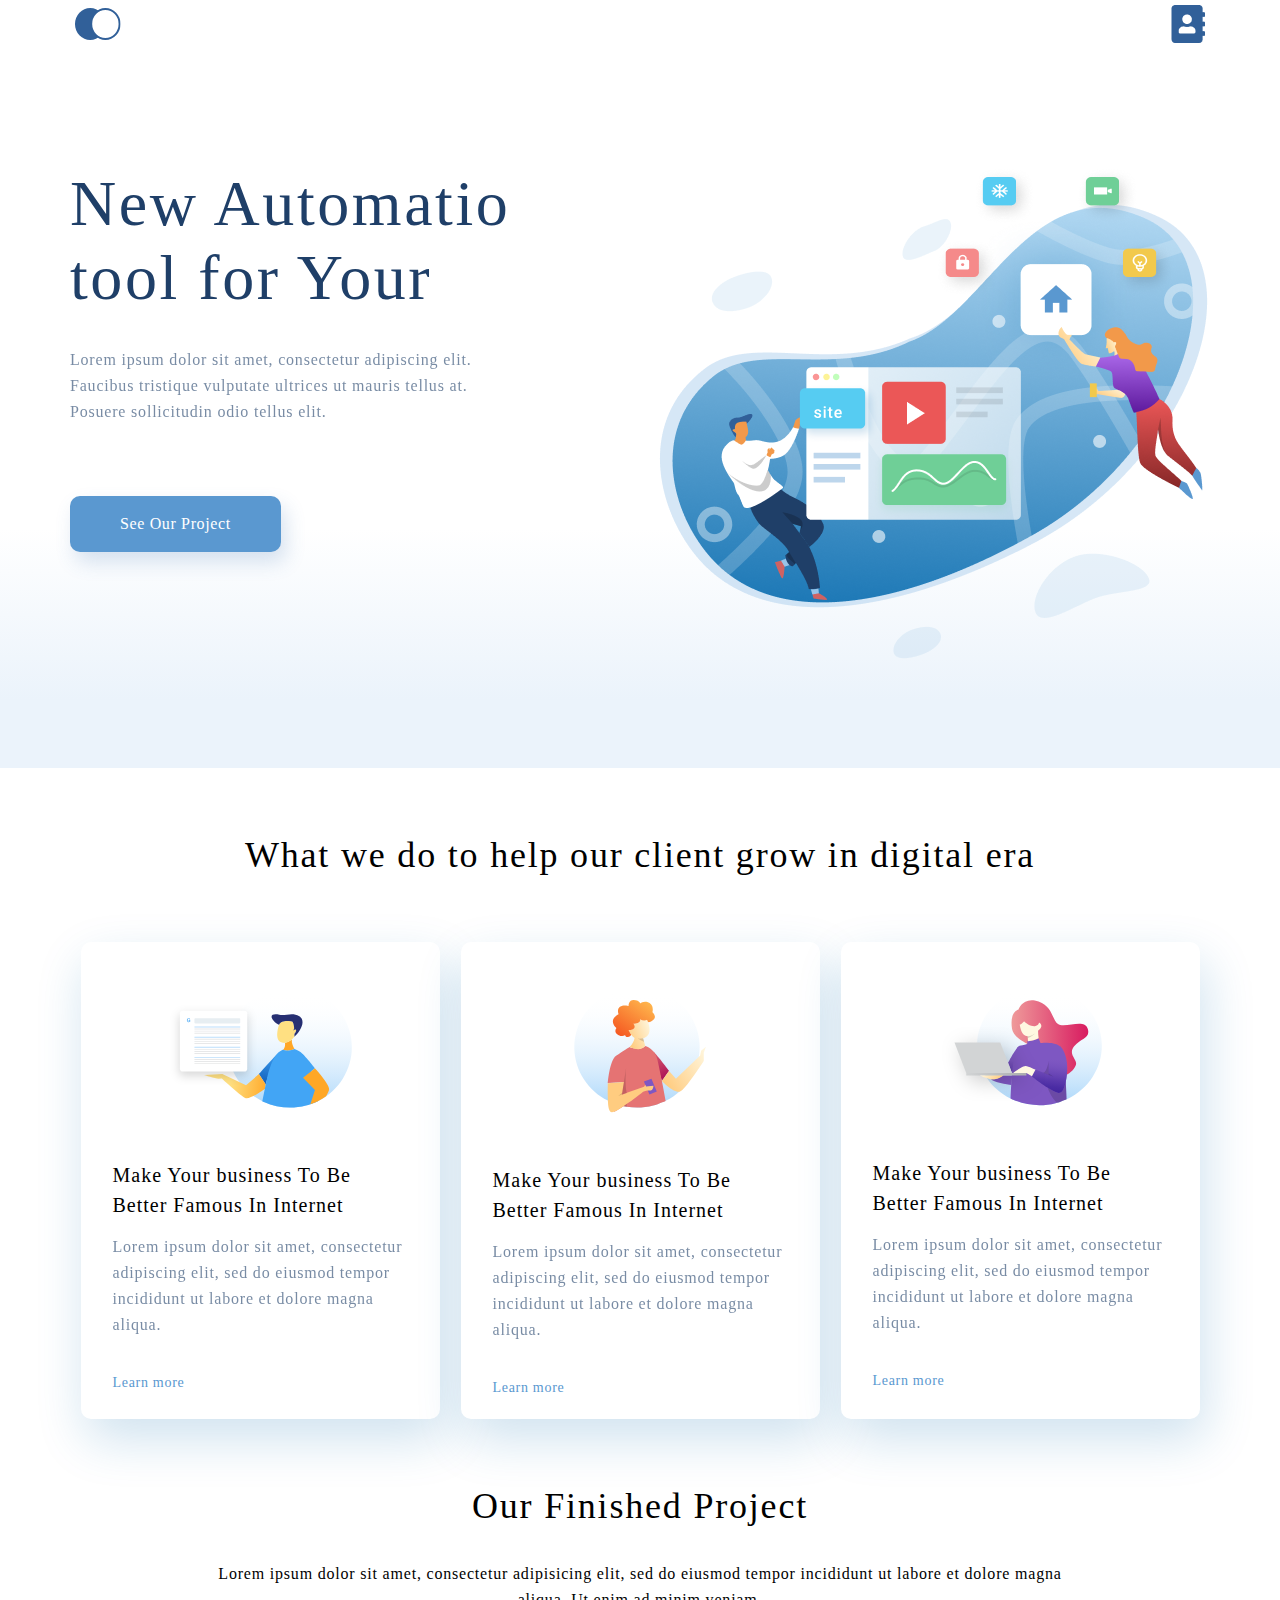
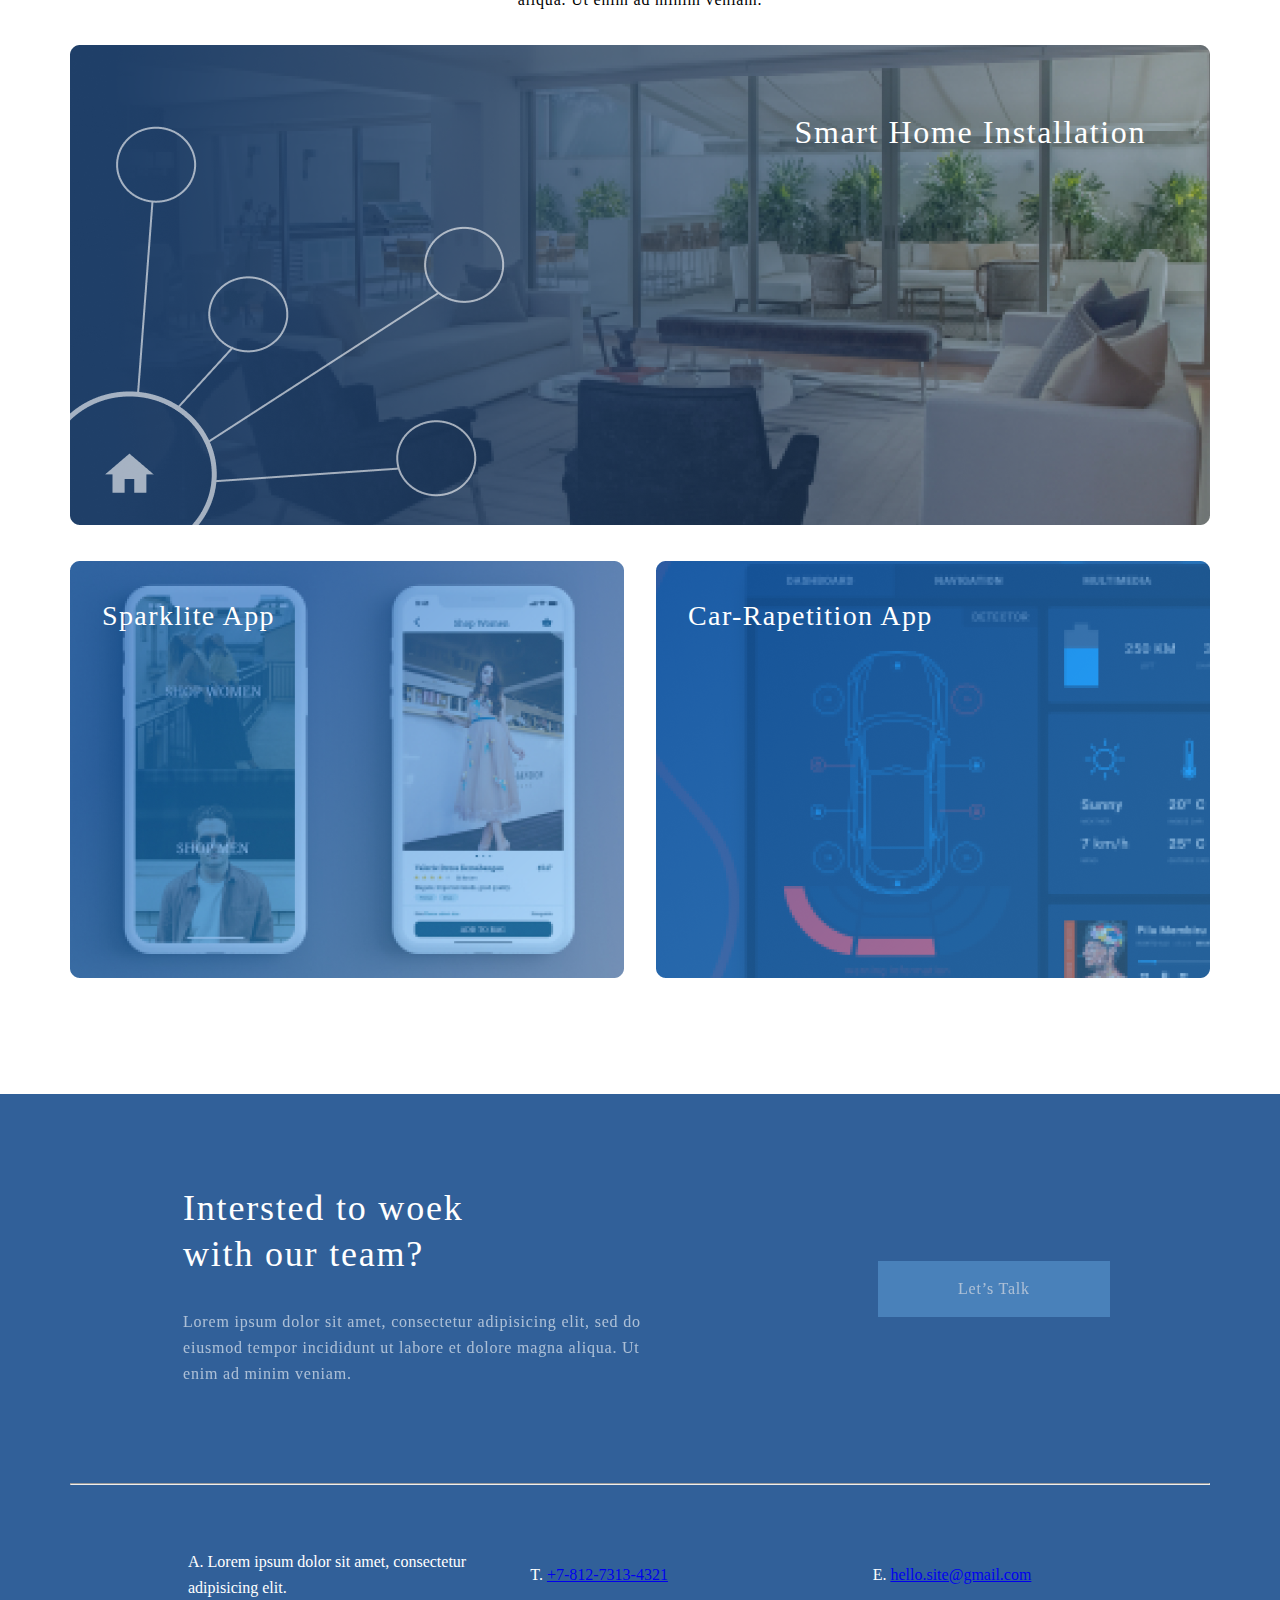
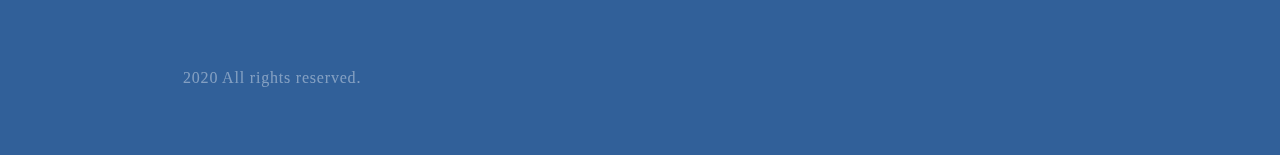
==== commit ab439325: "correct" ====
--- a/index.html
+++ b/index.html
@@ -73,8 +73,8 @@
         <div class="footer">
         <ul class="footer_list">
             <li class="point_footer footer_text">A. Lorem ipsum dolor sit amet, consectetur adipisicing elit.</li>
-            <li class="point_footer footer_text">T. +7-812-7313-4321</li>
-            <li class="point_footer footer_text">E. hello.site@gmail.com</li>
+            <li class="point_footer footer_text">T. <a class="link_footer" href="tel:+7-812-7313-4321">+7-812-7313-4321</a></li>
+            <li class="point_footer footer_text">E. <a class="link_footer" href="mailto:hello.site@gmail.com">hello.site@gmail.com</a> </li>
         </ul>
         <div class="copyright">
             <p class="text_copyright">2020 All rights reserved.</p>
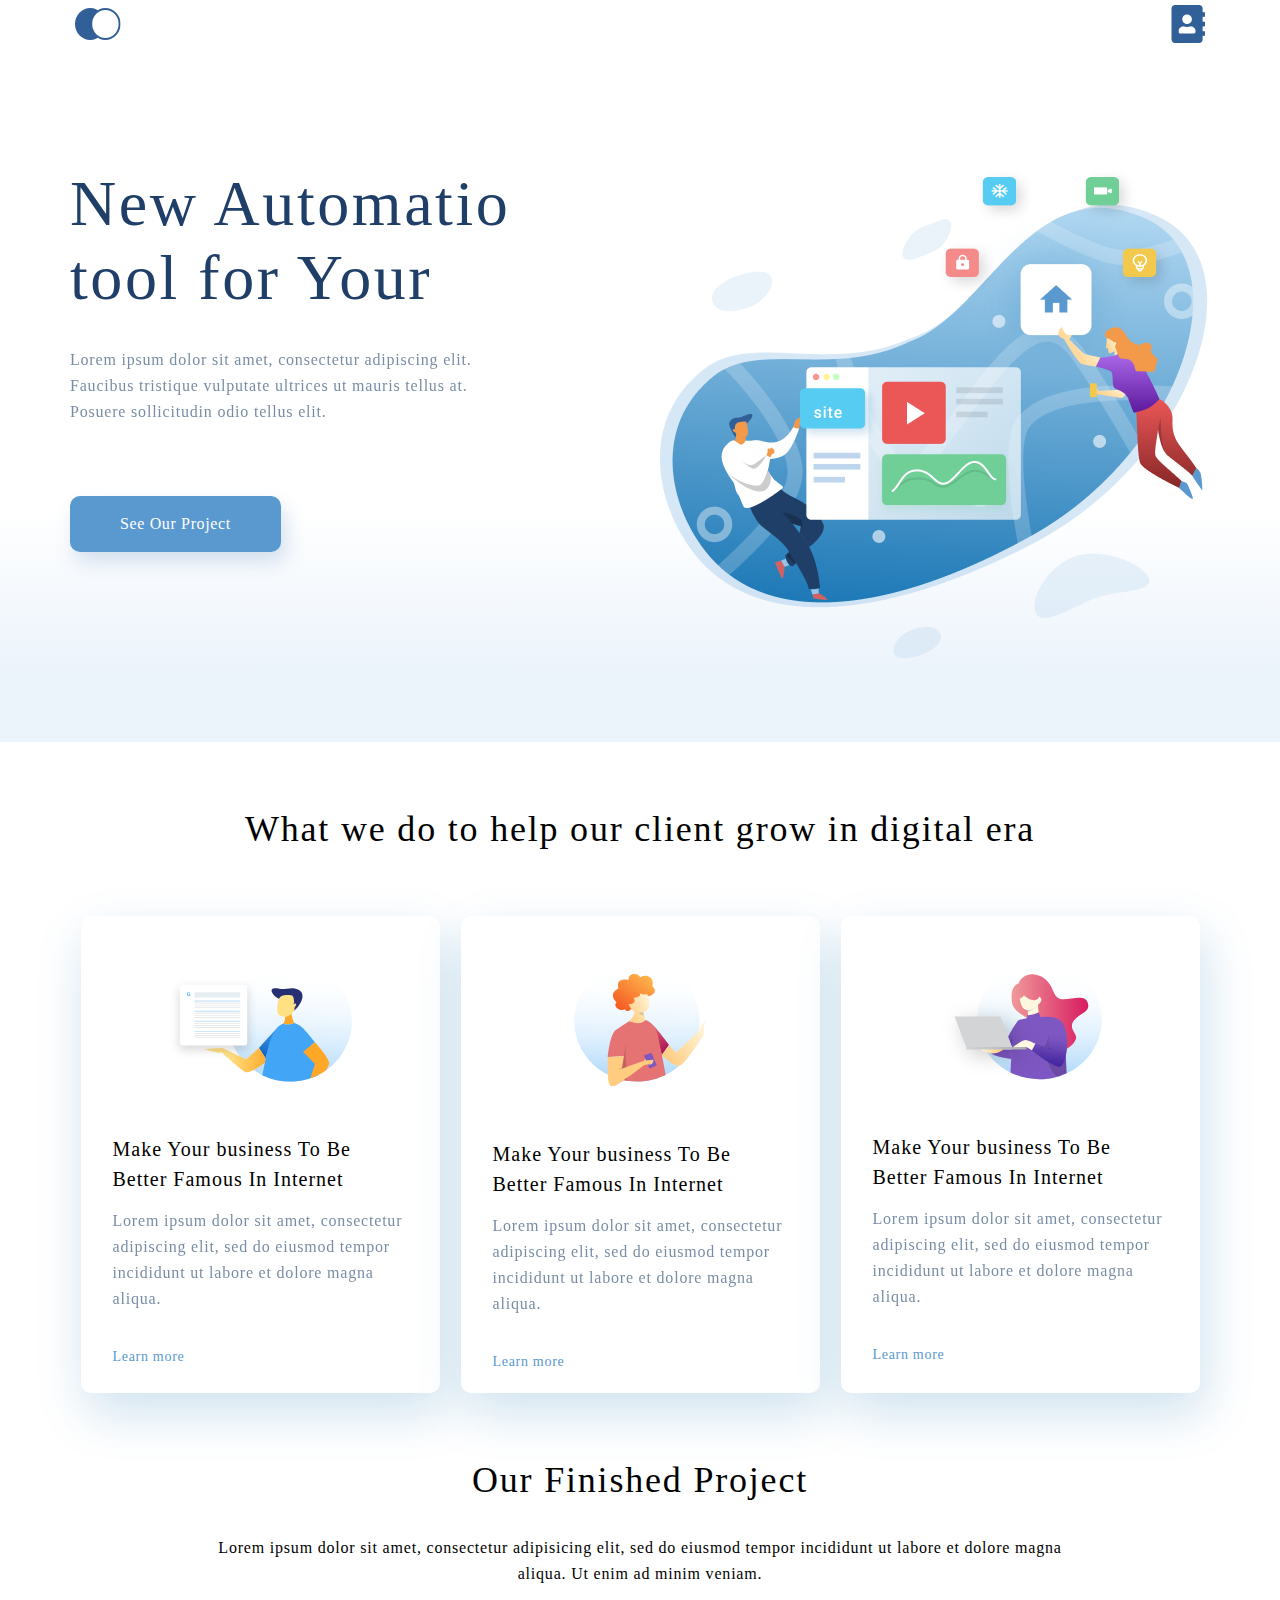
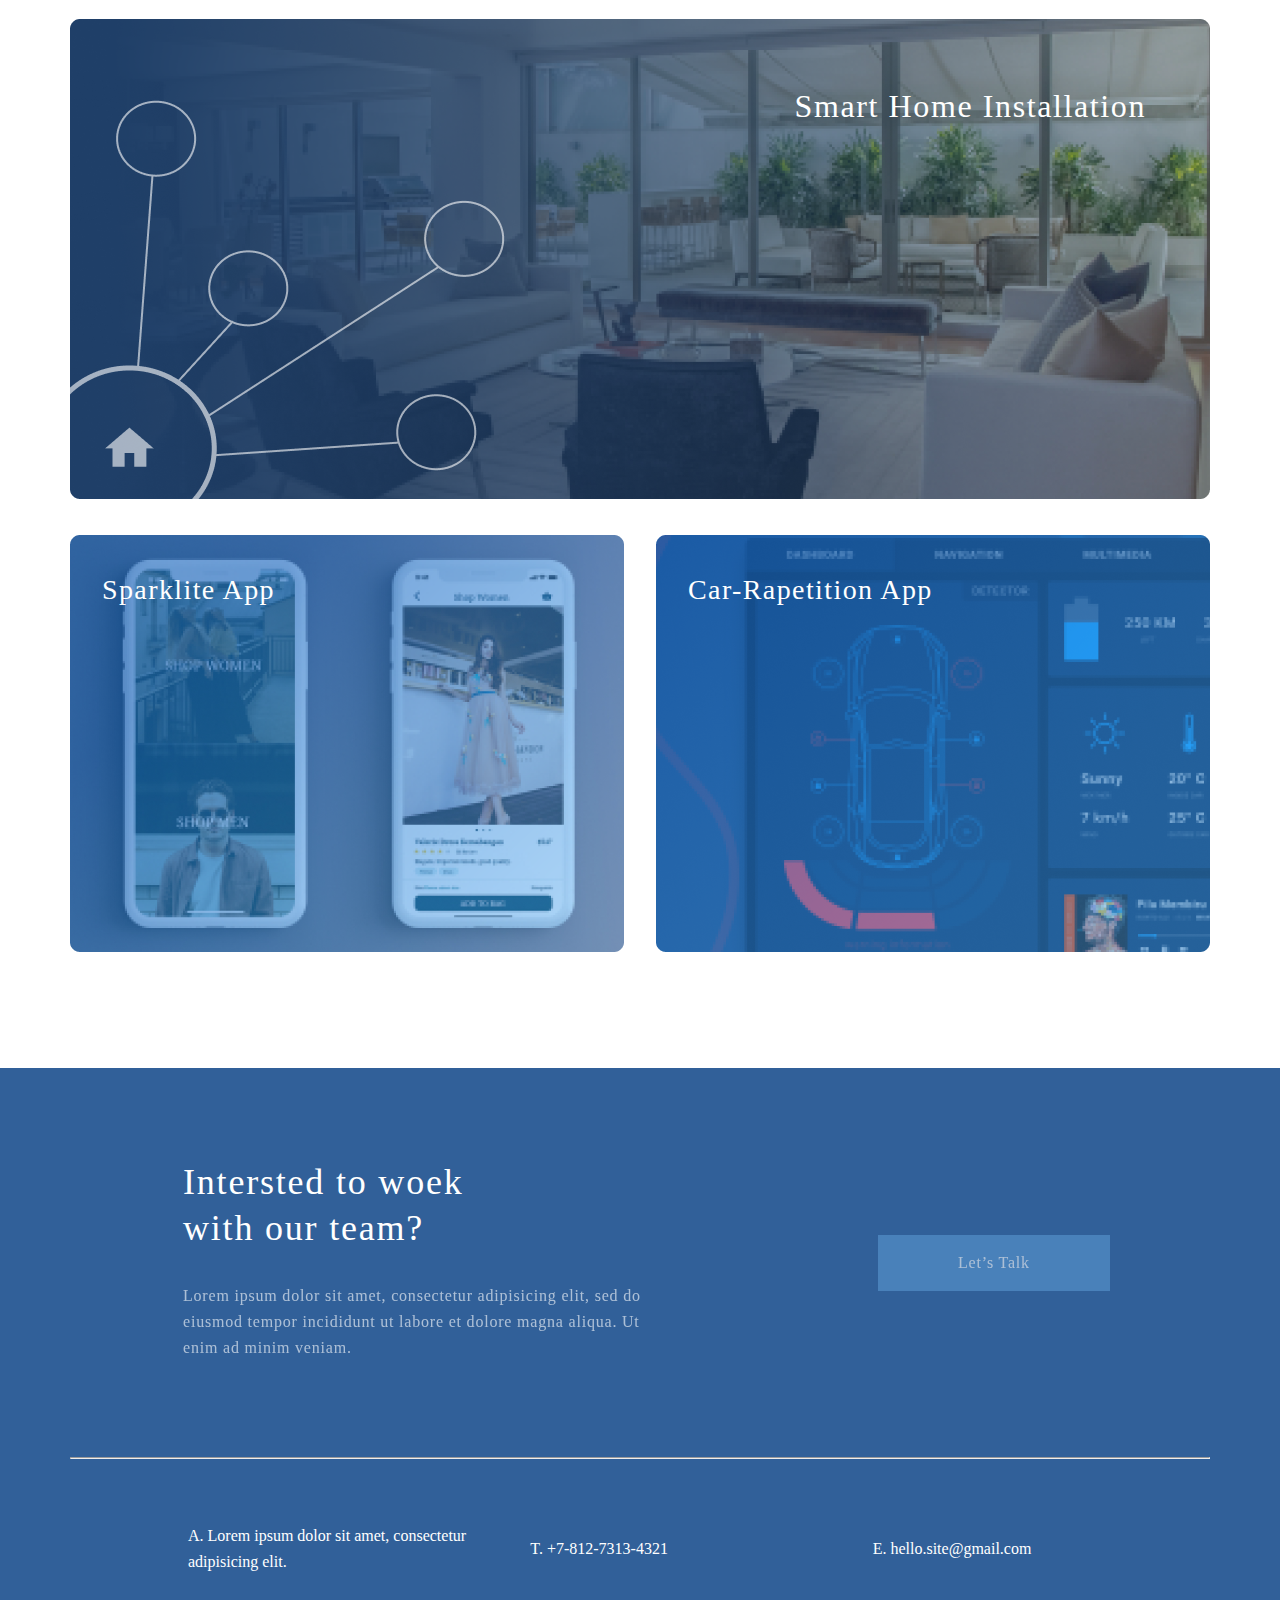
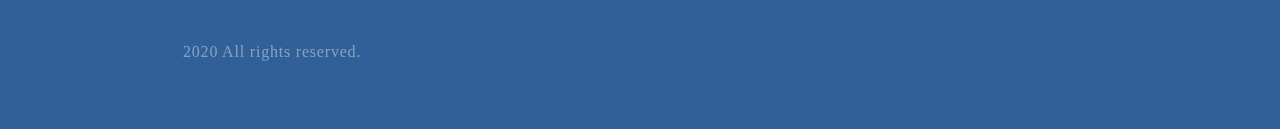
==== commit ebfc5dbc: "lessone_7 done" ====
--- a/index.html
+++ b/index.html
@@ -5,6 +5,7 @@
     <meta charset="UTF-8">
     <title>Document</title>
     <link rel="stylesheet" href="style.css"> </head>
+    <meta name="viewport" content="width=device-width, initial-scale=1">
 
 <body>
     <div class="top_block">
@@ -24,7 +25,7 @@
     </div>
     <div class="conteiner">
         <div class="what_we_do">
-            <h3>What we do to help our client grow in digital era</h3>
+            <h3 class="h3_what_we_do">What we do to help our client grow in digital era</h3>
             <div class="box_with_card">
                 <div class="card"> <img class="card_img" src="img/card-1.svg" alt="card-1">
                     <h4>Make Your business To Be Better Famous In Internet</h4>
@@ -40,7 +41,7 @@
     </div>
     <div class="conteiner">
         <div class="prodject">
-            <h3>Our Finished Project</h3>
+            <h3 class="h3_our">Our Finished Project</h3>
             <p class="text_in_project">Lorem ipsum dolor sit amet, consectetur adipisicing elit, sed do eiusmod tempor incididunt ut labore et dolore magna aliqua. Ut enim ad minim veniam.</p>
             <div class="block_image_1"><img class="project_img" src="img/big-picture.png" alt="big-picture">
                 <p class="text_block_image_1">Smart Home Installation</p>
--- a/style.css
+++ b/style.css
@@ -1,43 +1,42 @@
-
-*{
+* {
     margin: 0;
     padding: 0;
 }
 
-body{
+body {
     font-family: Roboto;
 }
 
 .conteiner {
-   max-width: 1140px;
-   margin: auto;
-}
-
-.header{
+    max-width: 1140px;
+    margin: auto;
+}
+
+.header {
     display: flex;
     justify-content: space-between;
     list-style-type: none;
     padding-top: 34;
 }
 
-.top_block{
-    height: 768px;
+.top_block {
+    height: 100%;
     background: linear-gradient(0deg, #EBF3FB 8.84%, rgba(152, 195, 232, 0) 31.12%);
 }
 
-.main_block{
+.main_block {
     display: flex;
     flex-direction: column;
     height: 100%;
 }
 
-ul li{
+ul li {
     align-self: center;
     padding-left: 5px;
     padding-right: 5px;
 }
 
-.top_inform{
+.top_inform {
     margin-top: 115px;
     flex-grow: 1;
     background-image: url(img/illustration.png);
@@ -46,7 +45,7 @@
     background-position-y: inherit;
 }
 
-h1{
+h1 {
     width: 504px;
     font-style: normal;
     font-weight: 300;
@@ -56,7 +55,7 @@
     color: #1F3F68;
 }
 
-.text_in_top{
+.text_in_top {
     width: 425px;
     font-size: 16px;
     line-height: 26px;
@@ -66,7 +65,7 @@
     padding-top: 32px;
 }
 
-.top_botton{
+.top_botton {
     font-size: 16px;
     line-height: 26px;
     text-align: center;
@@ -79,20 +78,21 @@
     padding: 15px 50px;
     display: inline-block;
     margin-top: 71px;
-}
-
-.what_we_do{
+    margin-bottom: 190px;
+}
+
+.what_we_do {
     margin-top: 64px;
 }
 
-.box_with_card{
+.box_with_card {
     margin-top: 64px;
     margin-bottom: 64px;
     display: flex;
-    justify-content: space-around;}
-
-
-h3{
+    justify-content: space-around;
+}
+
+h3 {
     align-self: center;
     font-weight: 300;
     font-size: 36px;
@@ -102,7 +102,7 @@
     color: #000000;
 }
 
-.card{
+.card {
     width: 359px;
     background: #FFFFFF;
     box-shadow: 5px 20px 50px rgba(16, 112, 177, 0.2);
@@ -111,7 +111,7 @@
     flex-direction: column;
 }
 
-h4{
+h4 {
     font-size: 20px;
     font-style: normal;
     font-weight: 400;
@@ -122,7 +122,7 @@
     margin-right: 32px;
 }
 
-.text_card{
+.text_card {
     font-size: 16px;
     line-height: 26px;
     letter-spacing: 0.05em;
@@ -131,7 +131,7 @@
     margin: 14px 32px;
 }
 
-.link_in_card{
+.link_in_card {
     font-size: 14px;
     line-height: 30px;
     letter-spacing: 0.05em;
@@ -140,13 +140,13 @@
     text-decoration: none;
 }
 
-.card_img{
+.card_img {
     margin-top: 44px;
     margin-bottom: 52px;
     align-self: center
 }
 
-.text_in_project{
+.text_in_project {
     font-size: 16px;
     font-style: normal;
     font-weight: 400;
@@ -157,12 +157,12 @@
     width: 75%;
 }
 
-.block_image_1{
+.block_image_1 {
     position: relative;
     margin-bottom: 32px;
 }
 
-.text_block_image_1{
+.text_block_image_1 {
     position: absolute;
     font-size: 32px;
     line-height: 46px;
@@ -173,25 +173,25 @@
     right: 64px;
 }
 
-.project_img{
+.project_img {
     width: 100%;
 }
 
-.block_image_2{
+.block_image_2 {
     display: flex;
     justify-content: space-between;
 }
 
-.block_image_child{
+.block_image_child {
     flex-grow: 1;
     position: relative;
 }
 
-.img_gap{
+.img_gap {
     margin-right: 32px;
 }
 
-.text_block_image_child{
+.text_block_image_child {
     position: absolute;
     top: 32px;
     left: 32px;
@@ -201,23 +201,23 @@
     color: #FFFFFF;
 }
 
-.prodject{
+.prodject {
     margin-bottom: 112px;
 }
 
-.back_footer{
+.back_footer {
     background: #316099;
 }
 
-.before_footer{
-    display: flex;
-}
-
-.info_before_footer{
+.before_footer {
+    display: flex;
+}
+
+.info_before_footer {
     flex-grow: 2;
 }
 
-.h3_before_footer{
+.h3_before_footer {
     font-size: 36px;
     line-height: 46px;
     letter-spacing: 0.05em;
@@ -225,11 +225,10 @@
     margin-top: 91px;
     margin-left: 113px;
     width: 340.96px;
-    text-align:left;
-
-}
-
-.text_before_footer{
+    text-align: left;
+}
+
+.text_before_footer {
     font-size: 16px;
     line-height: 26px;
     letter-spacing: 0.05em;
@@ -239,15 +238,15 @@
     margin-left: 113px;
     margin-top: 32px;
     margin-bottom: 96px;
-    text-align:left;
-}
-
-.link_bottom{
+    text-align: left;
+}
+
+.link_bottom {
     flex-grow: 1;
     align-self: center;
 }
 
-.link_before_footer{
+.link_before_footer {
     font-size: 16px;
     line-height: 26px;
     letter-spacing: 0.05em;
@@ -259,11 +258,11 @@
     padding: 15px 80px;
 }
 
-hr{
-    color: #FFFFFF;
-}
-
-.footer_list{
+hr {
+    color: #FFFFFF;
+}
+
+.footer_list {
     display: flex;
     justify-content: space-around;
     list-style-type: none;
@@ -272,34 +271,230 @@
     padding-left: 113px;
 }
 
-.footer_text{
+.footer_text {
     font-size: 16px;
     line-height: 26px;
     0.05em;
     color: #FFFFFF;
 }
 
-.point_footer{
-    width: 316.98px;
+.point_footer {
+    width: 80%;
     margin-right: 32px;
 }
 
-.text_copyright{
+.text_copyright {
     font-size: 16px;
     line-height: 26px;
     letter-spacing: 0.05em;
     color: #FFFFFF;
     opacity: 0.4;
-    width: 309.77px;
+    width: 70%;
     padding-left: 113px;
     padding-bottom: 64px;
 }
 
-.point_child{
-    display: flex;
-
-}
-
-.letter{
+.point_child {
+    display: flex;
+}
+
+.letter {
     padding-right: 20px;
 }
+
+.link_footer {
+    color: white;
+    text-decoration: none;
+}
+
+@media (max-width:1024px) {
+    .main_block {
+        padding-left: 32px;
+        padding-right: 32px;
+    }
+    .top_inform {
+        background-size: 45%;
+        background-position-x: right;
+        background-position-y: center;
+    }
+
+    .box_with_card {
+        align-items: center;
+        flex-direction: column;
+    }
+    .h3_what_we_do {
+        margin: 0 auto;
+        text-align: center;
+        width: 704px;
+    }
+    .card {
+        margin-bottom: 32px;
+    }
+
+    .text_before_footer{
+        width: 336px;
+    }
+
+    .prodject{
+        margin-left: 30px;
+        margin-right: 30px;
+    }
+
+}
+
+@media(max-width: 771px){
+
+    h1{
+    font-weight: 300;
+    font-size: 32px;
+    line-height: 37px;
+    text-align: center;
+    letter-spacing: 0.04em;
+    margin-bottom: 12px;
+    width: 100%;
+    }
+
+    .text_in_top{
+        width: 100%;
+        text-align: center;
+    }
+
+    .top_inform{
+        width: 100%;
+        margin-top: 36px;
+        background-image: none;
+        align-content: center;
+        display: flex;
+        flex-direction: column;
+    }
+
+    .top_botton{
+        width: 40%;
+        font-size: 12px;
+        line-height: 26px;
+        text-align: center;
+        color: #FFFFFF;
+        margin: 32px 0 32px 0;
+        align-self: center;
+        padding: 5px 5px;
+    }
+
+    .what_we_do{
+        margin-top: 32px;
+    }
+
+    .h3_what_we_do{
+        font-weight: 300;
+        font-size: 24px;
+        line-height: 28px;
+        text-align: center;
+        width: 100%;
+    }
+
+    .box_with_card{
+        margin-top: 16px ;
+        margin-bottom: 16px ;
+    }
+    .card{
+        margin: 16px 20px;
+    }
+
+    .h3_our{
+        margin-top: 32px;
+        font-weight: 300;
+        font-size: 24px;
+        line-height: 28px;
+        text-align: center;
+        width: 100%;
+        text-align: center;
+    }
+
+    .text_in_project{
+        font-size: 16px;
+        line-height: 26px;
+        text-align: center;
+        letter-spacing: 0.05em;
+        color: #222222;
+        margin-top: 32px;
+        margin-bottom: 82px;
+        width: 100%;
+    }
+
+    .text_block_image_1 {
+        font-size: 16px;
+        line-height: 19px;
+        text-align: right;
+        color: #FFFFFF;
+        top: 16px;
+        right: 16px;
+    }
+
+
+    .text_block_image_child{
+        font-size: 16px;
+        line-height: 19px;
+        color: #FFFFFF;
+        top: 26px;
+        left: 16px;
+    }
+
+    .block_image_2{
+        flex-direction: column;
+    }
+
+    .block_image_child{
+        margin-bottom: 15px;
+        margin-right: 0px;
+    }
+
+    .block_image_1{
+        margin-bottom: 15px;
+    }
+
+    .before_footer{
+        flex-direction: column;
+        width: 100%;
+        padding-bottom: 41px;
+    }
+
+    .h3_before_footer{
+        margin: auto;
+    }
+
+    .text_before_footer{
+        margin: auto;
+    }
+
+    .h3_before_footer{
+        font-size: 24px;
+        line-height: 28px;
+        text-align: center;
+        margin: 16px;
+    }
+
+    .text_before_footer {
+        font-size: 16px;
+        line-height: 26px;
+        text-align: center;
+        letter-spacing: 0.05em;
+        color: #FFFFFF;
+        opacity: 0.6;
+        margin: 16px;
+    }
+
+    .link_before_footer{
+        padding: 5px 20px;
+        font-size: 16px;
+        line-height: 26px;
+        display: flex;
+        align-items: center;
+        text-align: center;
+        letter-spacing: 0.04em;
+    }
+
+    .footer_list{
+        flex-direction: column;
+        margin: 32px 15px;
+        padding: 0;
+    }
+}
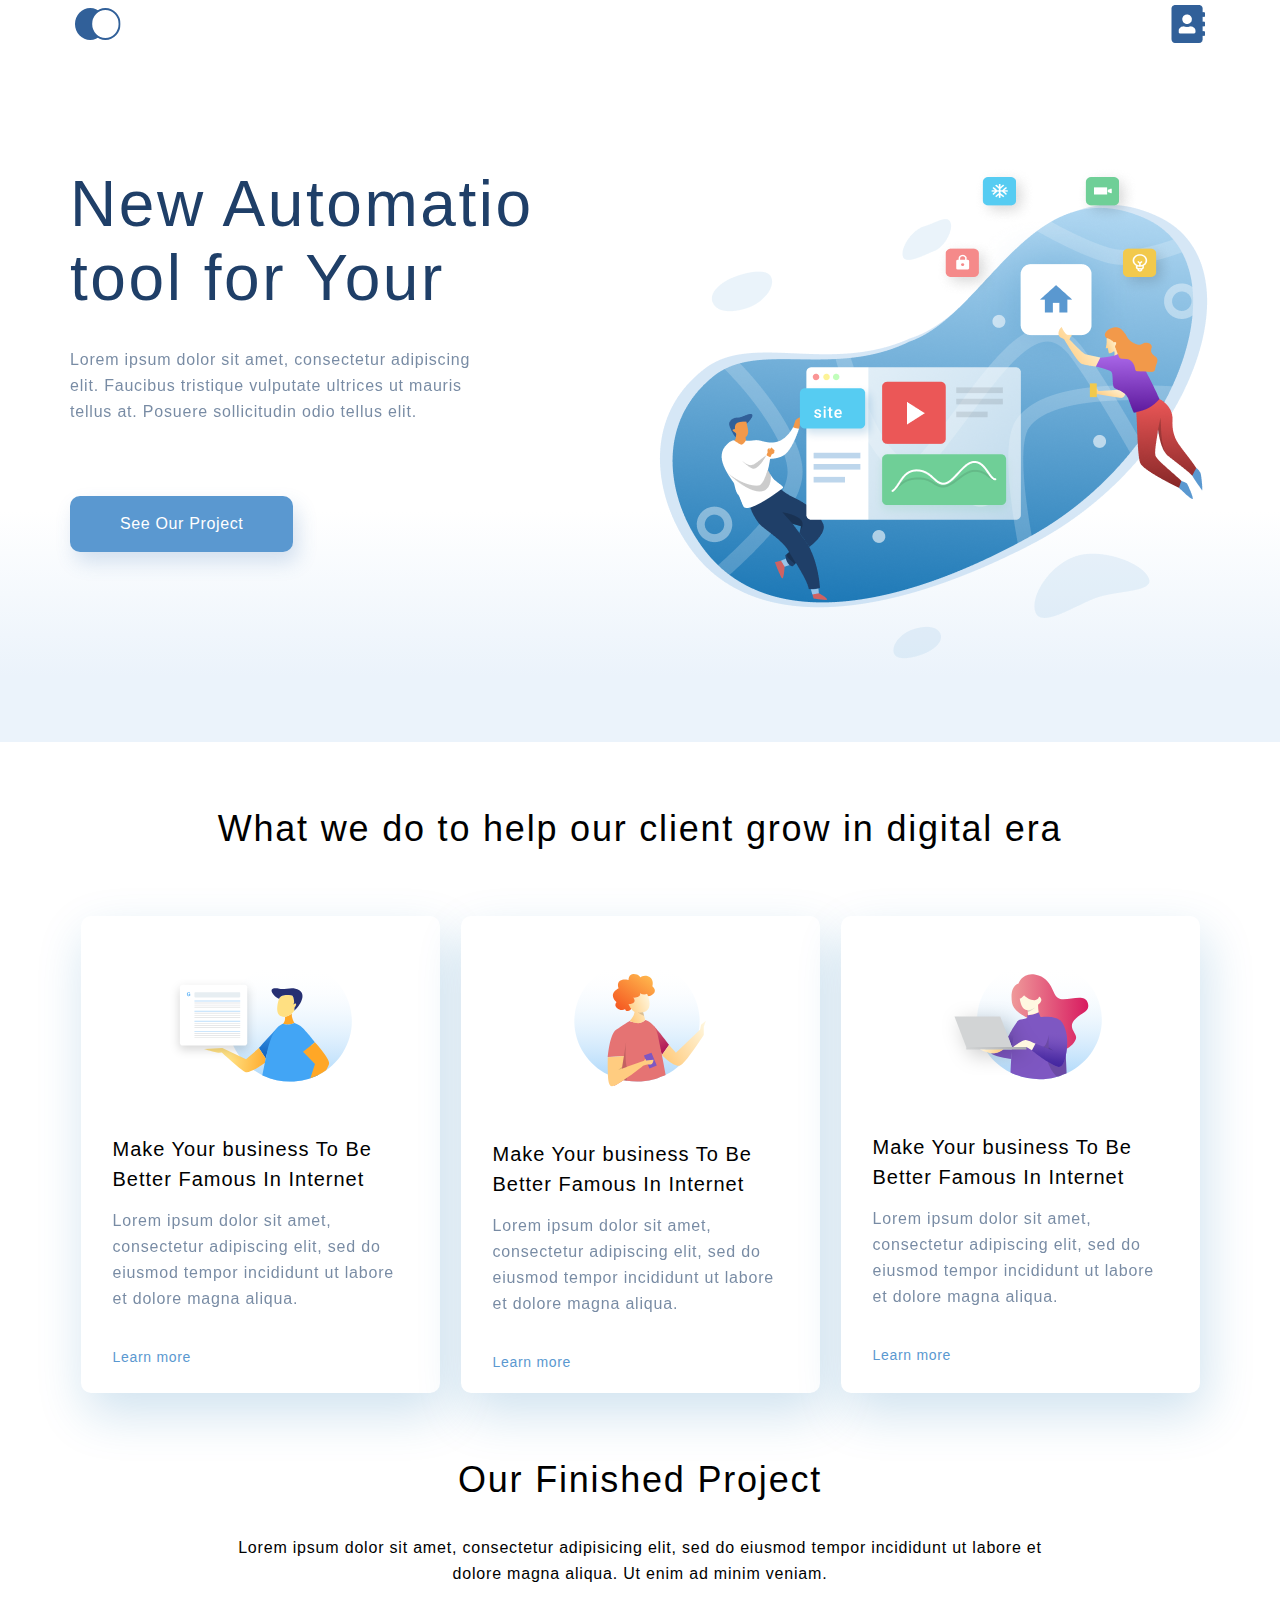
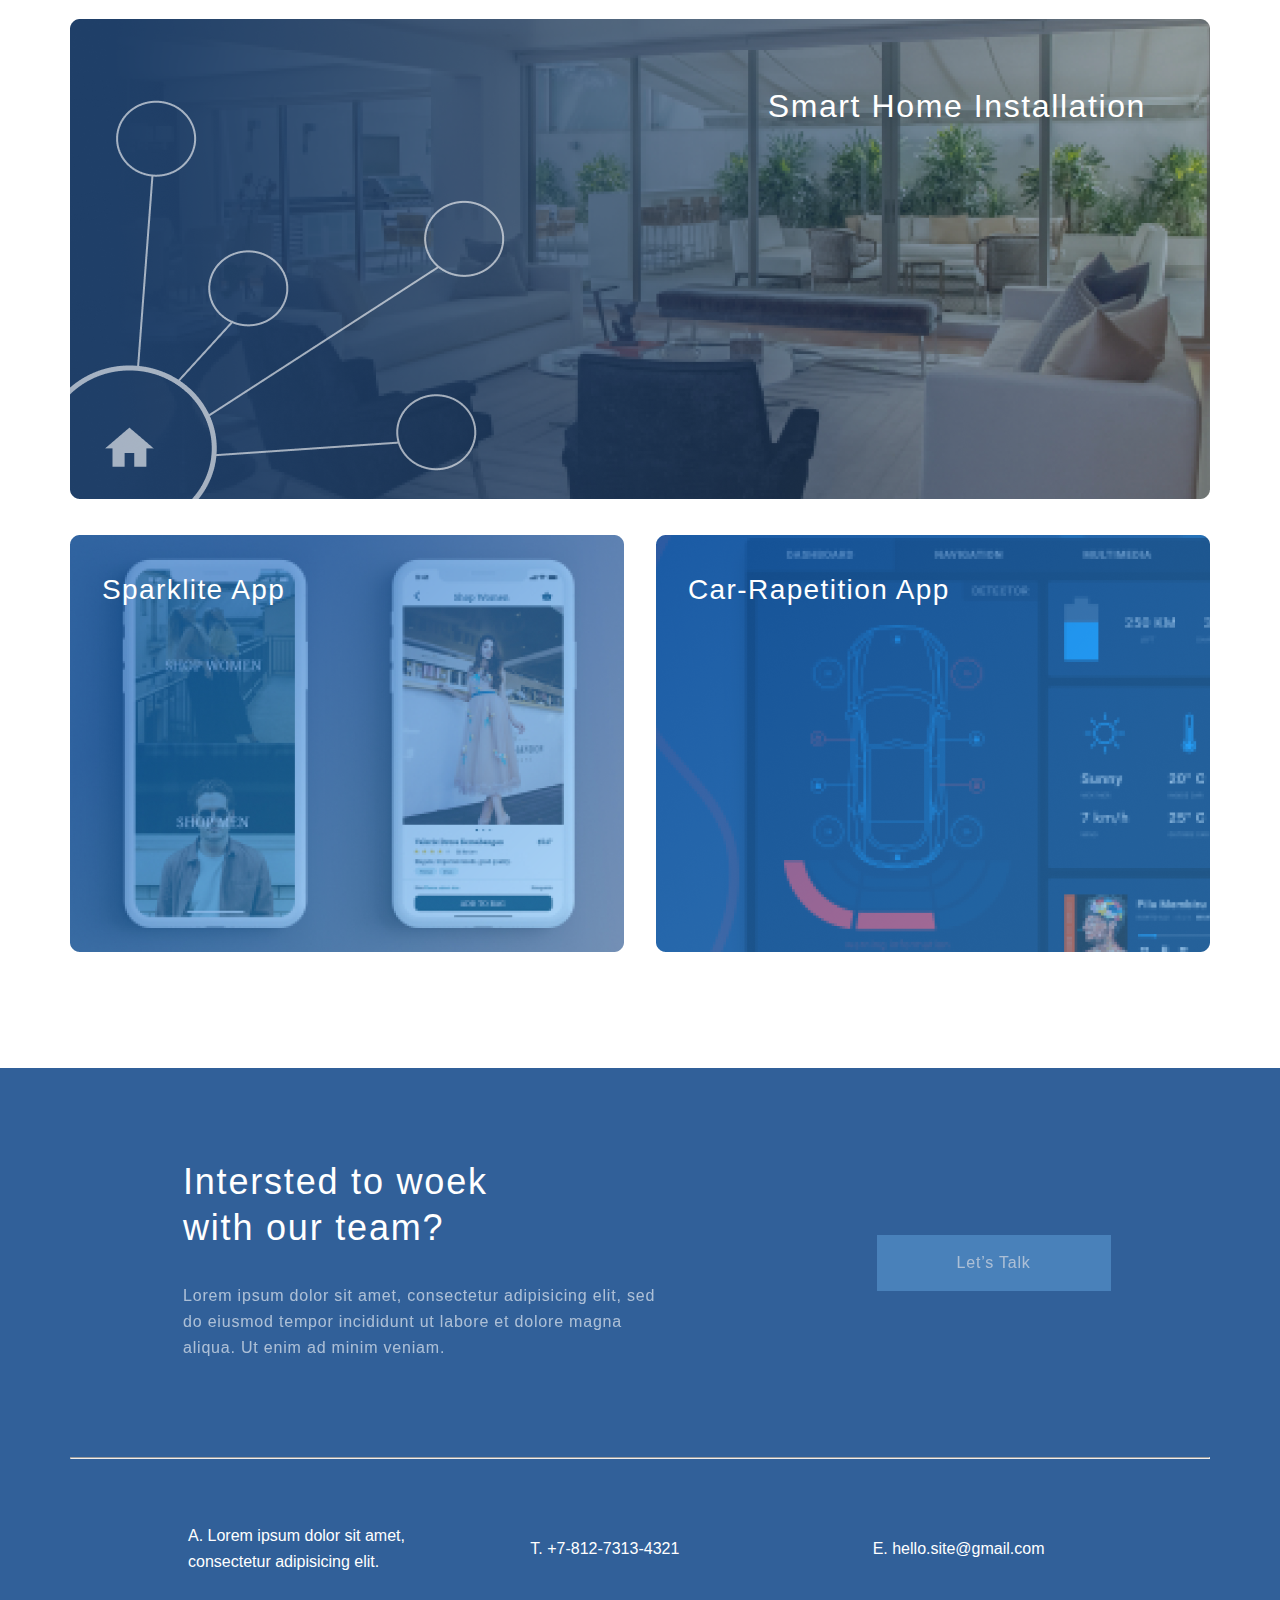
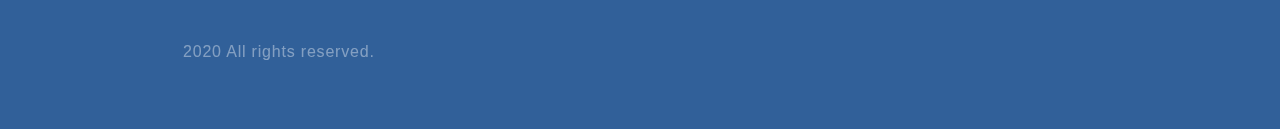
==== commit daa7bd8a: "hw8 done" ====
--- a/index.html
+++ b/index.html
@@ -4,8 +4,8 @@
 <head>
     <meta charset="UTF-8">
     <title>Document</title>
-    <link rel="stylesheet" href="style.css"> </head>
-    <meta name="viewport" content="width=device-width, initial-scale=1">
+    <link rel="stylesheet" href="style.css">
+    <meta name="viewport" content="width=device-width, initial-scale=1"> </head>
 
 <body>
     <div class="top_block">
--- a/style.css
+++ b/style.css
@@ -4,7 +4,8 @@
 }
 
 body {
-    font-family: Roboto;
+    font-family: sans-serif;
+
 }
 
 .conteiner {
